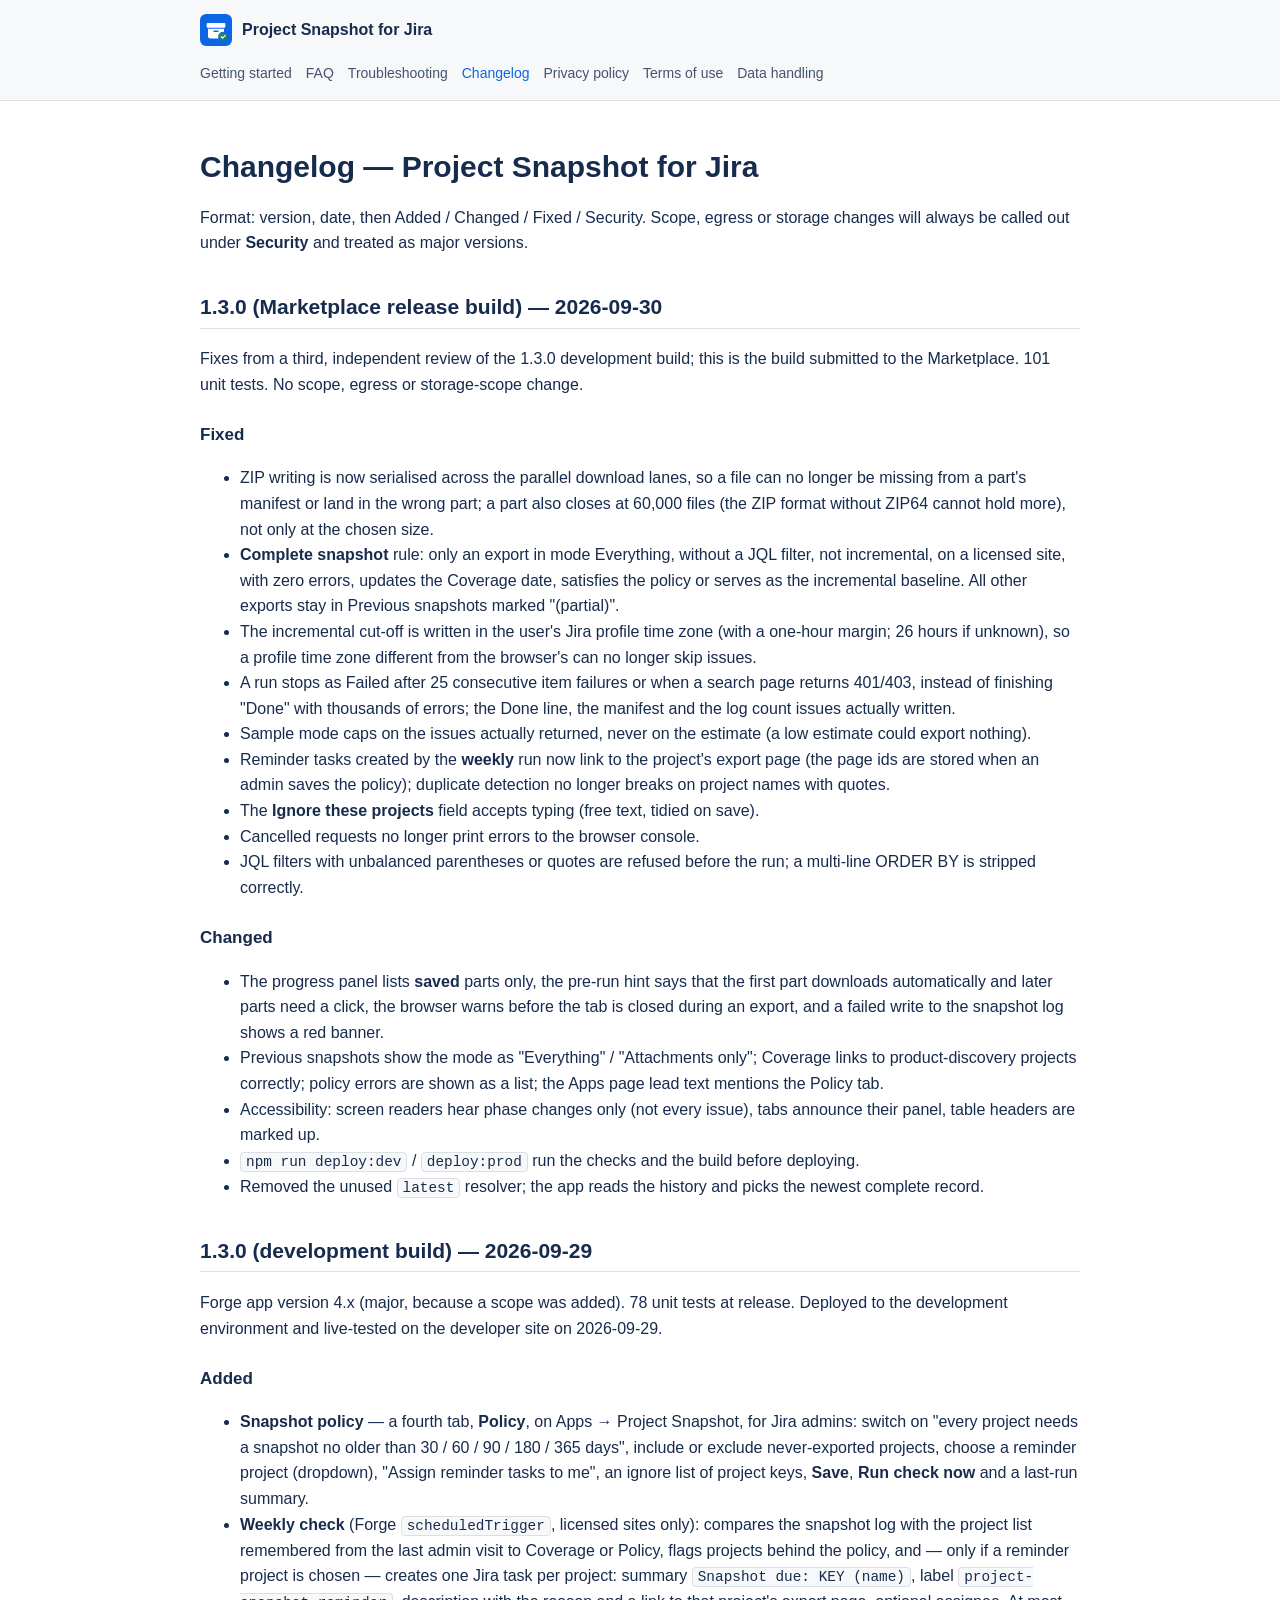
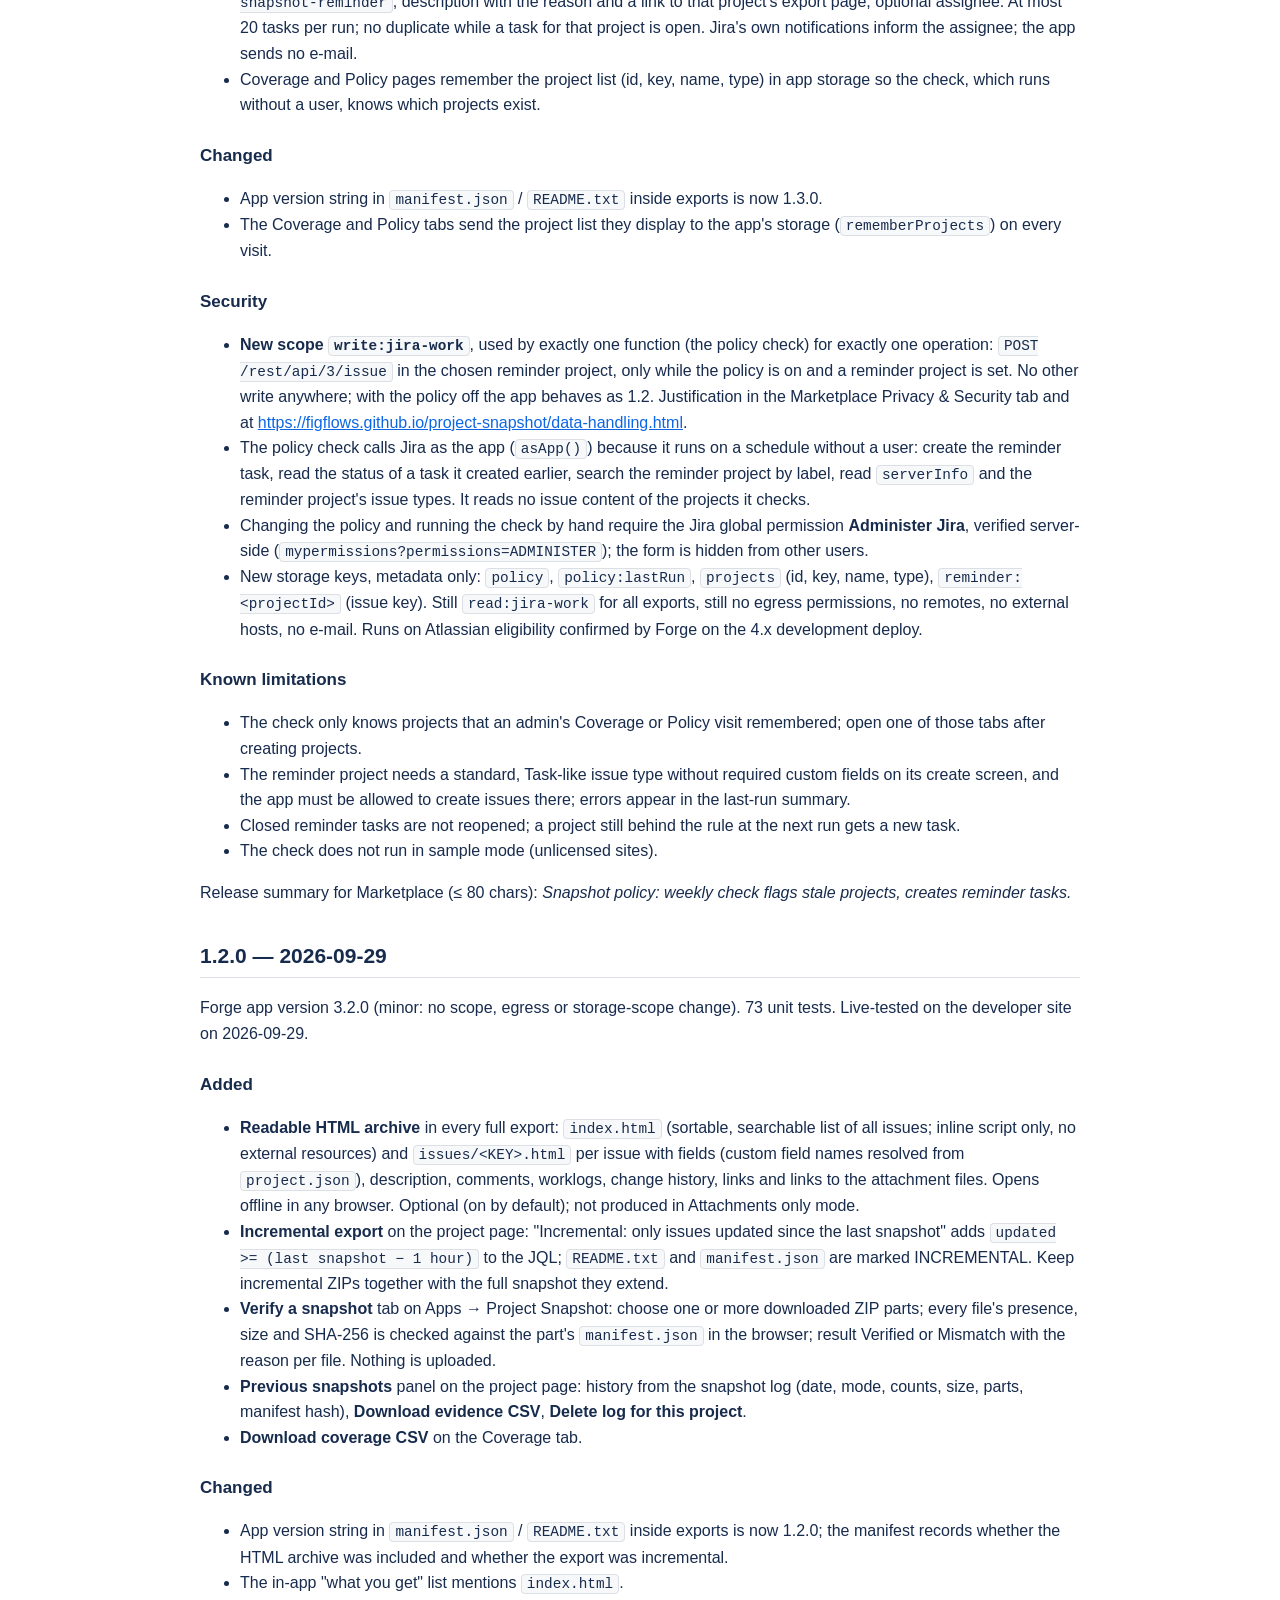
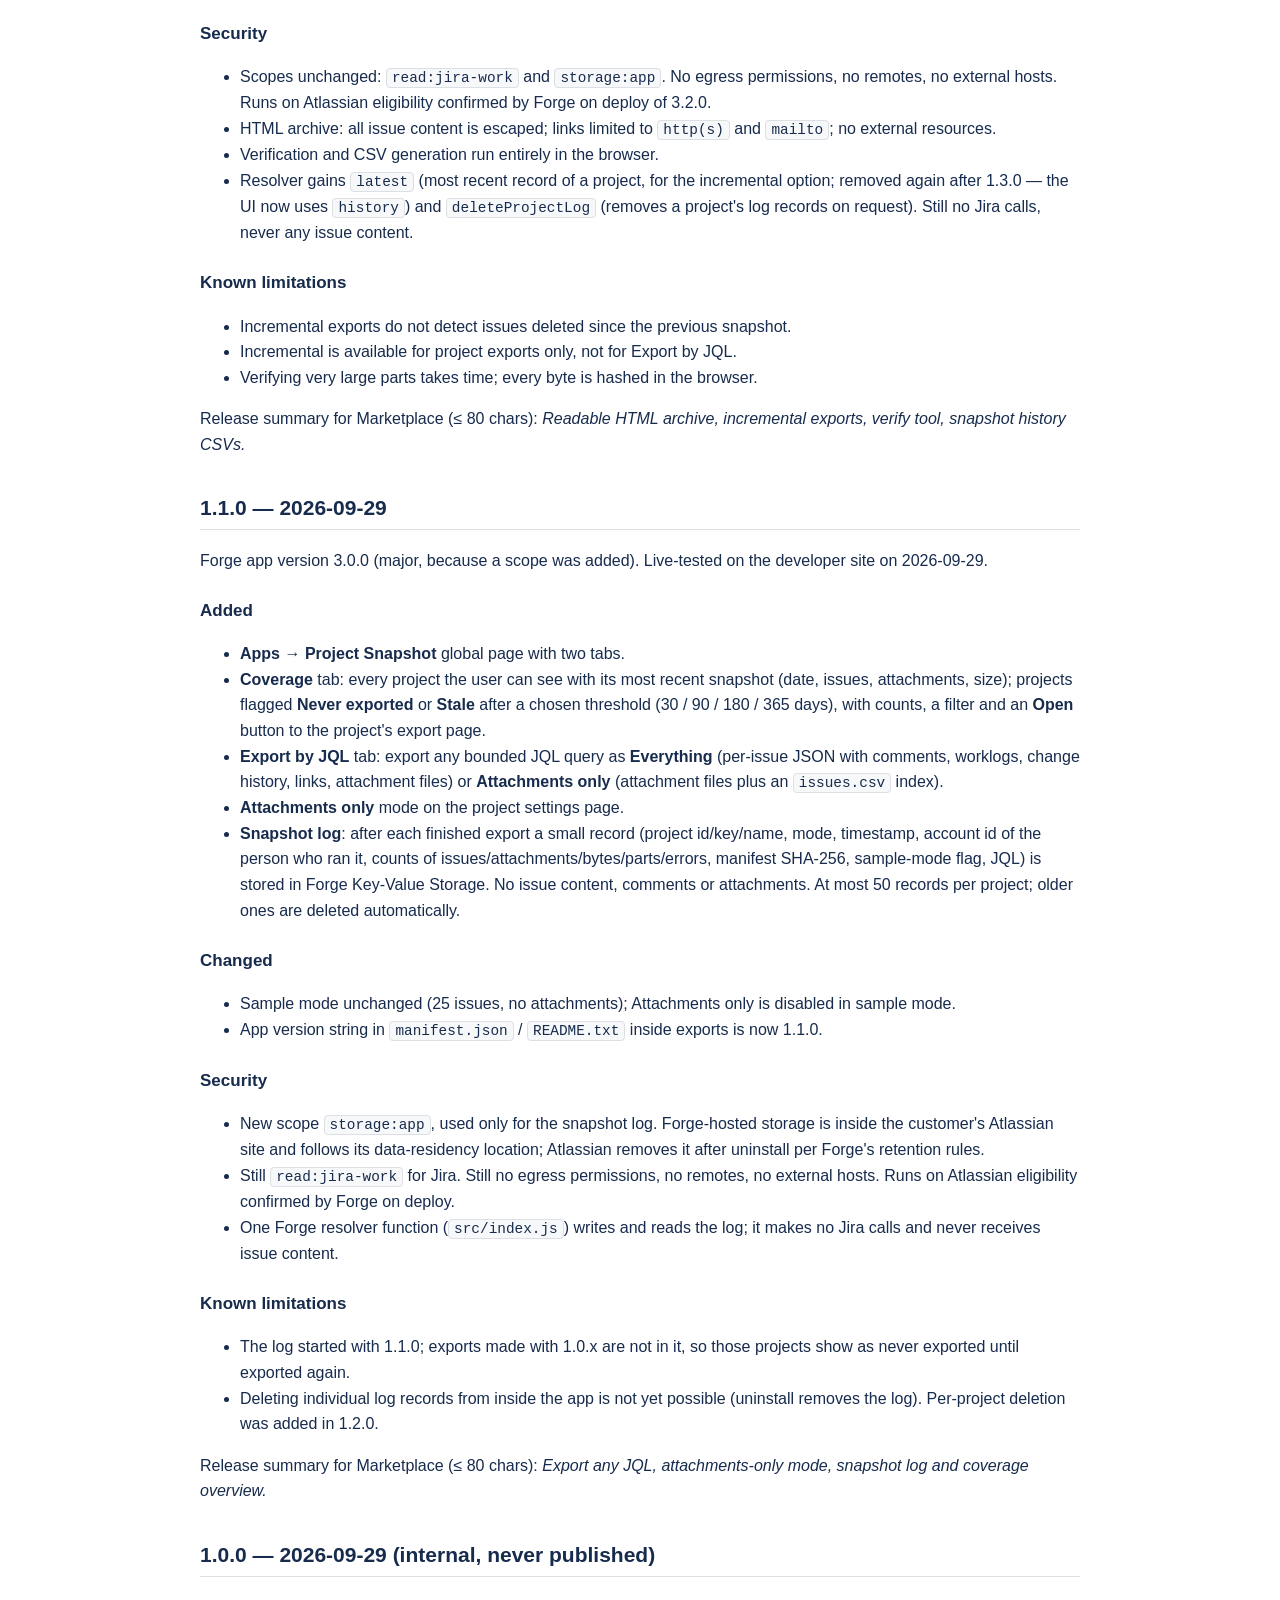
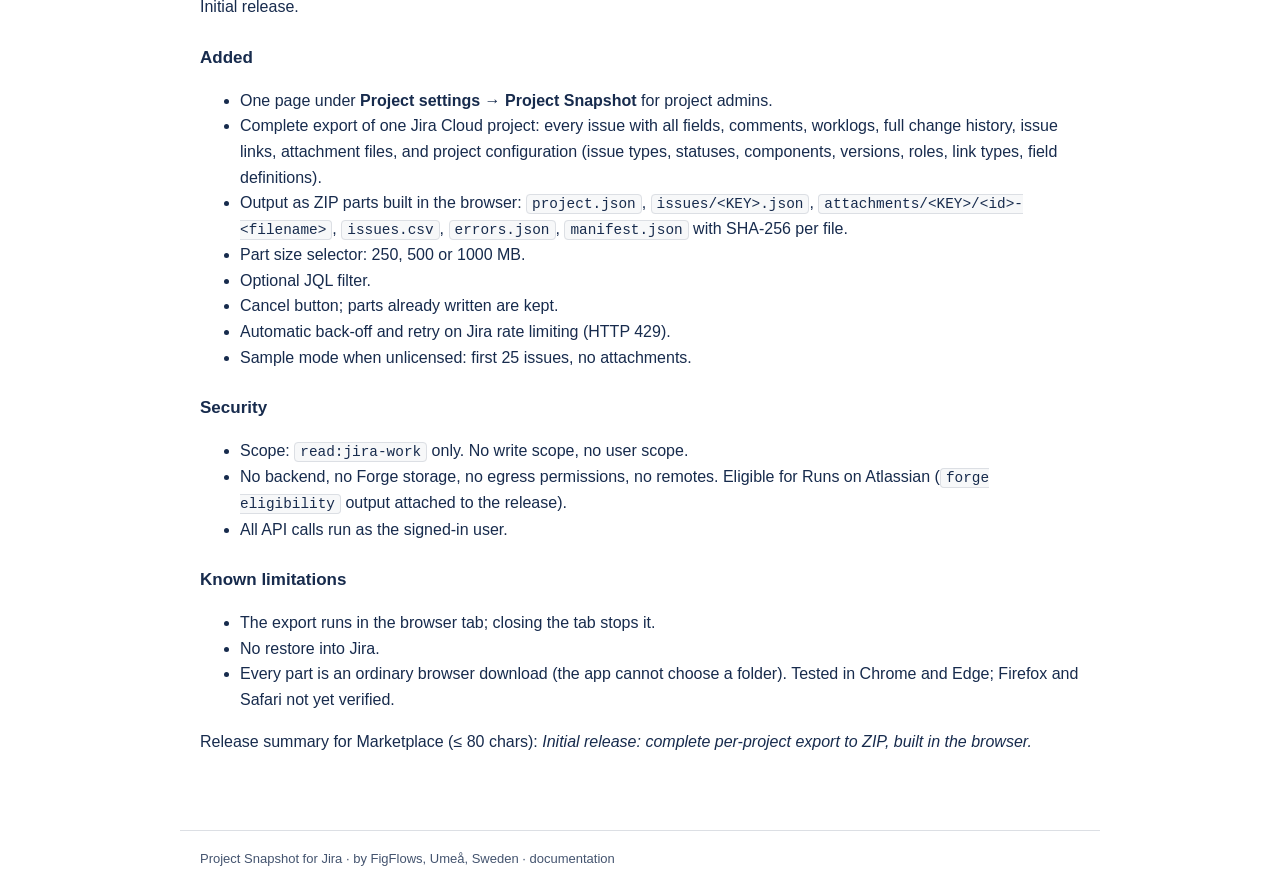
==== changelog.html @ 9992c4b3 "Project Snapshot for Jira: public documentation, privacy policy, terms and data handling" ====
<!doctype html><html lang="en"><head><meta charset="utf-8"><meta name="viewport" content="width=device-width,initial-scale=1"><title>Changelog · Project Snapshot for Jira</title><link rel="icon" href="icon.svg"><link rel="stylesheet" href="style.css"></head><body><header><div class="bar"><a class="brand" href="index.html"><img src="icon.svg" alt="">Project Snapshot for Jira</a><nav><a href="index.html">Getting started</a><a href="faq.html">FAQ</a><a href="troubleshooting.html">Troubleshooting</a><a href="changelog.html" class="on">Changelog</a><a href="privacy.html">Privacy policy</a><a href="terms.html">Terms of use</a><a href="data-handling.html">Data handling</a></nav></div></header><main><h1>Changelog — Project Snapshot for Jira</h1>
<p>Format: version, date, then Added / Changed / Fixed / Security. Scope, egress or storage changes will always be called out under <strong>Security</strong> and treated as major versions.</p>
<h2>1.3.0 (Marketplace release build) — 2026-09-30</h2>
<p>Fixes from a third, independent review of the 1.3.0 development build; this is the build submitted to the Marketplace. 101 unit tests. No scope, egress or storage-scope change.</p>
<h3>Fixed</h3>
<ul>
<li>ZIP writing is now serialised across the parallel download lanes, so a file can no longer be missing from a part&#39;s manifest or land in the wrong part; a part also closes at 60,000 files (the ZIP format without ZIP64 cannot hold more), not only at the chosen size.</li>
<li><strong>Complete snapshot</strong> rule: only an export in mode Everything, without a JQL filter, not incremental, on a licensed site, with zero errors, updates the Coverage date, satisfies the policy or serves as the incremental baseline. All other exports stay in Previous snapshots marked &quot;(partial)&quot;.</li>
<li>The incremental cut-off is written in the user&#39;s Jira profile time zone (with a one-hour margin; 26 hours if unknown), so a profile time zone different from the browser&#39;s can no longer skip issues.</li>
<li>A run stops as Failed after 25 consecutive item failures or when a search page returns 401/403, instead of finishing &quot;Done&quot; with thousands of errors; the Done line, the manifest and the log count issues actually written.</li>
<li>Sample mode caps on the issues actually returned, never on the estimate (a low estimate could export nothing).</li>
<li>Reminder tasks created by the <strong>weekly</strong> run now link to the project&#39;s export page (the page ids are stored when an admin saves the policy); duplicate detection no longer breaks on project names with quotes.</li>
<li>The <strong>Ignore these projects</strong> field accepts typing (free text, tidied on save).</li>
<li>Cancelled requests no longer print errors to the browser console.</li>
<li>JQL filters with unbalanced parentheses or quotes are refused before the run; a multi-line ORDER BY is stripped correctly.</li>
</ul>
<h3>Changed</h3>
<ul>
<li>The progress panel lists <strong>saved</strong> parts only, the pre-run hint says that the first part downloads automatically and later parts need a click, the browser warns before the tab is closed during an export, and a failed write to the snapshot log shows a red banner.</li>
<li>Previous snapshots show the mode as &quot;Everything&quot; / &quot;Attachments only&quot;; Coverage links to product-discovery projects correctly; policy errors are shown as a list; the Apps page lead text mentions the Policy tab.</li>
<li>Accessibility: screen readers hear phase changes only (not every issue), tabs announce their panel, table headers are marked up.</li>
<li><code>npm run deploy:dev</code> / <code>deploy:prod</code> run the checks and the build before deploying.</li>
<li>Removed the unused <code>latest</code> resolver; the app reads the history and picks the newest complete record.</li>
</ul>
<h2>1.3.0 (development build) — 2026-09-29</h2>
<p>Forge app version 4.x (major, because a scope was added). 78 unit tests at release. Deployed to the development environment and live-tested on the developer site on 2026-09-29.</p>
<h3>Added</h3>
<ul>
<li><strong>Snapshot policy</strong> — a fourth tab, <strong>Policy</strong>, on Apps → Project Snapshot, for Jira admins: switch on &quot;every project needs a snapshot no older than 30 / 60 / 90 / 180 / 365 days&quot;, include or exclude never-exported projects, choose a reminder project (dropdown), &quot;Assign reminder tasks to me&quot;, an ignore list of project keys, <strong>Save</strong>, <strong>Run check now</strong> and a last-run summary.</li>
<li><strong>Weekly check</strong> (Forge <code>scheduledTrigger</code>, licensed sites only): compares the snapshot log with the project list remembered from the last admin visit to Coverage or Policy, flags projects behind the policy, and — only if a reminder project is chosen — creates one Jira task per project: summary <code>Snapshot due: KEY (name)</code>, label <code>project-snapshot-reminder</code>, description with the reason and a link to that project&#39;s export page, optional assignee. At most 20 tasks per run; no duplicate while a task for that project is open. Jira&#39;s own notifications inform the assignee; the app sends no e-mail.</li>
<li>Coverage and Policy pages remember the project list (id, key, name, type) in app storage so the check, which runs without a user, knows which projects exist.</li>
</ul>
<h3>Changed</h3>
<ul>
<li>App version string in <code>manifest.json</code> / <code>README.txt</code> inside exports is now 1.3.0.</li>
<li>The Coverage and Policy tabs send the project list they display to the app&#39;s storage (<code>rememberProjects</code>) on every visit.</li>
</ul>
<h3>Security</h3>
<ul>
<li><strong>New scope <code>write:jira-work</code></strong>, used by exactly one function (the policy check) for exactly one operation: <code>POST /rest/api/3/issue</code> in the chosen reminder project, only while the policy is on and a reminder project is set. No other write anywhere; with the policy off the app behaves as 1.2. Justification in the Marketplace Privacy &amp; Security tab and at <a href="https://figflows.github.io/project-snapshot/data-handling.html">https://figflows.github.io/project-snapshot/data-handling.html</a>.</li>
<li>The policy check calls Jira as the app (<code>asApp()</code>) because it runs on a schedule without a user: create the reminder task, read the status of a task it created earlier, search the reminder project by label, read <code>serverInfo</code> and the reminder project&#39;s issue types. It reads no issue content of the projects it checks.</li>
<li>Changing the policy and running the check by hand require the Jira global permission <strong>Administer Jira</strong>, verified server-side (<code>mypermissions?permissions=ADMINISTER</code>); the form is hidden from other users.</li>
<li>New storage keys, metadata only: <code>policy</code>, <code>policy:lastRun</code>, <code>projects</code> (id, key, name, type), <code>reminder:&lt;projectId&gt;</code> (issue key). Still <code>read:jira-work</code> for all exports, still no egress permissions, no remotes, no external hosts, no e-mail. Runs on Atlassian eligibility confirmed by Forge on the 4.x development deploy.</li>
</ul>
<h3>Known limitations</h3>
<ul>
<li>The check only knows projects that an admin&#39;s Coverage or Policy visit remembered; open one of those tabs after creating projects.</li>
<li>The reminder project needs a standard, Task-like issue type without required custom fields on its create screen, and the app must be allowed to create issues there; errors appear in the last-run summary.</li>
<li>Closed reminder tasks are not reopened; a project still behind the rule at the next run gets a new task.</li>
<li>The check does not run in sample mode (unlicensed sites).</li>
</ul>
<p>Release summary for Marketplace (≤ 80 chars): <em>Snapshot policy: weekly check flags stale projects, creates reminder tasks.</em></p>
<h2>1.2.0 — 2026-09-29</h2>
<p>Forge app version 3.2.0 (minor: no scope, egress or storage-scope change). 73 unit tests. Live-tested on the developer site on 2026-09-29.</p>
<h3>Added</h3>
<ul>
<li><strong>Readable HTML archive</strong> in every full export: <code>index.html</code> (sortable, searchable list of all issues; inline script only, no external resources) and <code>issues/&lt;KEY&gt;.html</code> per issue with fields (custom field names resolved from <code>project.json</code>), description, comments, worklogs, change history, links and links to the attachment files. Opens offline in any browser. Optional (on by default); not produced in Attachments only mode.</li>
<li><strong>Incremental export</strong> on the project page: &quot;Incremental: only issues updated since the last snapshot&quot; adds <code>updated &gt;= (last snapshot − 1 hour)</code> to the JQL; <code>README.txt</code> and <code>manifest.json</code> are marked INCREMENTAL. Keep incremental ZIPs together with the full snapshot they extend.</li>
<li><strong>Verify a snapshot</strong> tab on Apps → Project Snapshot: choose one or more downloaded ZIP parts; every file&#39;s presence, size and SHA-256 is checked against the part&#39;s <code>manifest.json</code> in the browser; result Verified or Mismatch with the reason per file. Nothing is uploaded.</li>
<li><strong>Previous snapshots</strong> panel on the project page: history from the snapshot log (date, mode, counts, size, parts, manifest hash), <strong>Download evidence CSV</strong>, <strong>Delete log for this project</strong>.</li>
<li><strong>Download coverage CSV</strong> on the Coverage tab.</li>
</ul>
<h3>Changed</h3>
<ul>
<li>App version string in <code>manifest.json</code> / <code>README.txt</code> inside exports is now 1.2.0; the manifest records whether the HTML archive was included and whether the export was incremental.</li>
<li>The in-app &quot;what you get&quot; list mentions <code>index.html</code>.</li>
</ul>
<h3>Security</h3>
<ul>
<li>Scopes unchanged: <code>read:jira-work</code> and <code>storage:app</code>. No egress permissions, no remotes, no external hosts. Runs on Atlassian eligibility confirmed by Forge on deploy of 3.2.0.</li>
<li>HTML archive: all issue content is escaped; links limited to <code>http(s)</code> and <code>mailto</code>; no external resources.</li>
<li>Verification and CSV generation run entirely in the browser.</li>
<li>Resolver gains <code>latest</code> (most recent record of a project, for the incremental option; removed again after 1.3.0 — the UI now uses <code>history</code>) and <code>deleteProjectLog</code> (removes a project&#39;s log records on request). Still no Jira calls, never any issue content.</li>
</ul>
<h3>Known limitations</h3>
<ul>
<li>Incremental exports do not detect issues deleted since the previous snapshot.</li>
<li>Incremental is available for project exports only, not for Export by JQL.</li>
<li>Verifying very large parts takes time; every byte is hashed in the browser.</li>
</ul>
<p>Release summary for Marketplace (≤ 80 chars): <em>Readable HTML archive, incremental exports, verify tool, snapshot history CSVs.</em></p>
<h2>1.1.0 — 2026-09-29</h2>
<p>Forge app version 3.0.0 (major, because a scope was added). Live-tested on the developer site on 2026-09-29.</p>
<h3>Added</h3>
<ul>
<li><strong>Apps → Project Snapshot</strong> global page with two tabs.</li>
<li><strong>Coverage</strong> tab: every project the user can see with its most recent snapshot (date, issues, attachments, size); projects flagged <strong>Never exported</strong> or <strong>Stale</strong> after a chosen threshold (30 / 90 / 180 / 365 days), with counts, a filter and an <strong>Open</strong> button to the project&#39;s export page.</li>
<li><strong>Export by JQL</strong> tab: export any bounded JQL query as <strong>Everything</strong> (per-issue JSON with comments, worklogs, change history, links, attachment files) or <strong>Attachments only</strong> (attachment files plus an <code>issues.csv</code> index).</li>
<li><strong>Attachments only</strong> mode on the project settings page.</li>
<li><strong>Snapshot log</strong>: after each finished export a small record (project id/key/name, mode, timestamp, account id of the person who ran it, counts of issues/attachments/bytes/parts/errors, manifest SHA-256, sample-mode flag, JQL) is stored in Forge Key-Value Storage. No issue content, comments or attachments. At most 50 records per project; older ones are deleted automatically.</li>
</ul>
<h3>Changed</h3>
<ul>
<li>Sample mode unchanged (25 issues, no attachments); Attachments only is disabled in sample mode.</li>
<li>App version string in <code>manifest.json</code> / <code>README.txt</code> inside exports is now 1.1.0.</li>
</ul>
<h3>Security</h3>
<ul>
<li>New scope <code>storage:app</code>, used only for the snapshot log. Forge-hosted storage is inside the customer&#39;s Atlassian site and follows its data-residency location; Atlassian removes it after uninstall per Forge&#39;s retention rules.</li>
<li>Still <code>read:jira-work</code> for Jira. Still no egress permissions, no remotes, no external hosts. Runs on Atlassian eligibility confirmed by Forge on deploy.</li>
<li>One Forge resolver function (<code>src/index.js</code>) writes and reads the log; it makes no Jira calls and never receives issue content.</li>
</ul>
<h3>Known limitations</h3>
<ul>
<li>The log started with 1.1.0; exports made with 1.0.x are not in it, so those projects show as never exported until exported again.</li>
<li>Deleting individual log records from inside the app is not yet possible (uninstall removes the log). Per-project deletion was added in 1.2.0.</li>
</ul>
<p>Release summary for Marketplace (≤ 80 chars): <em>Export any JQL, attachments-only mode, snapshot log and coverage overview.</em></p>
<h2>1.0.0 — 2026-09-29 (internal, never published)</h2>
<p>Initial release.</p>
<h3>Added</h3>
<ul>
<li>One page under <strong>Project settings → Project Snapshot</strong> for project admins.</li>
<li>Complete export of one Jira Cloud project: every issue with all fields, comments, worklogs, full change history, issue links, attachment files, and project configuration (issue types, statuses, components, versions, roles, link types, field definitions).</li>
<li>Output as ZIP parts built in the browser: <code>project.json</code>, <code>issues/&lt;KEY&gt;.json</code>, <code>attachments/&lt;KEY&gt;/&lt;id&gt;-&lt;filename&gt;</code>, <code>issues.csv</code>, <code>errors.json</code>, <code>manifest.json</code> with SHA-256 per file.</li>
<li>Part size selector: 250, 500 or 1000 MB.</li>
<li>Optional JQL filter.</li>
<li>Cancel button; parts already written are kept.</li>
<li>Automatic back-off and retry on Jira rate limiting (HTTP 429).</li>
<li>Sample mode when unlicensed: first 25 issues, no attachments.</li>
</ul>
<h3>Security</h3>
<ul>
<li>Scope: <code>read:jira-work</code> only. No write scope, no user scope.</li>
<li>No backend, no Forge storage, no egress permissions, no remotes. Eligible for Runs on Atlassian (<code>forge eligibility</code> output attached to the release).</li>
<li>All API calls run as the signed-in user.</li>
</ul>
<h3>Known limitations</h3>
<ul>
<li>The export runs in the browser tab; closing the tab stops it.</li>
<li>No restore into Jira.</li>
<li>Every part is an ordinary browser download (the app cannot choose a folder). Tested in Chrome and Edge; Firefox and Safari not yet verified.</li>
</ul>
<p>Release summary for Marketplace (≤ 80 chars): <em>Initial release: complete per-project export to ZIP, built in the browser.</em></p>
</main><footer>Project Snapshot for Jira · by FigFlows, Umeå, Sweden · documentation</footer></body></html>
---- style.css ----
:root{--ink:#172b4d;--sub:#44546f;--brand:#0c66e4;--line:#dcdfe4;--bg:#fff;--soft:#f7f8f9}
*{box-sizing:border-box}body{margin:0;font:16px/1.6 -apple-system,BlinkMacSystemFont,"Segoe UI",Roboto,Helvetica,Arial,sans-serif;color:var(--ink);background:var(--bg)}
header{border-bottom:1px solid var(--line);background:var(--soft)}.bar{max-width:920px;margin:0 auto;padding:14px 20px;display:flex;gap:14px;align-items:center;flex-wrap:wrap}
.brand{display:flex;align-items:center;gap:10px;font-weight:700;margin-right:auto;color:var(--ink);text-decoration:none}.brand img{width:32px;height:32px}
nav a{color:var(--sub);text-decoration:none;margin-right:14px;font-size:14px}nav a:hover,nav a.on{color:var(--brand)}
main{max-width:920px;margin:0 auto;padding:28px 20px 60px}h1{font-size:30px;line-height:1.2}h2{font-size:21px;margin-top:34px;border-bottom:1px solid var(--line);padding-bottom:4px}h3{font-size:17px;margin-top:24px}
a{color:var(--brand)}code{background:var(--soft);border:1px solid var(--line);border-radius:4px;padding:1px 5px;font-size:.9em}pre{background:var(--soft);border:1px solid var(--line);border-radius:6px;padding:12px 14px;overflow:auto}pre code{border:0;padding:0;background:none}
table{border-collapse:collapse;width:100%;display:block;overflow-x:auto}th,td{border:1px solid var(--line);padding:6px 10px;text-align:left;vertical-align:top}th{background:var(--soft)}
blockquote{margin:0;padding:8px 14px;border-left:4px solid var(--line);color:var(--sub)}footer{max-width:920px;margin:0 auto;padding:18px 20px;border-top:1px solid var(--line);color:var(--sub);font-size:13px}
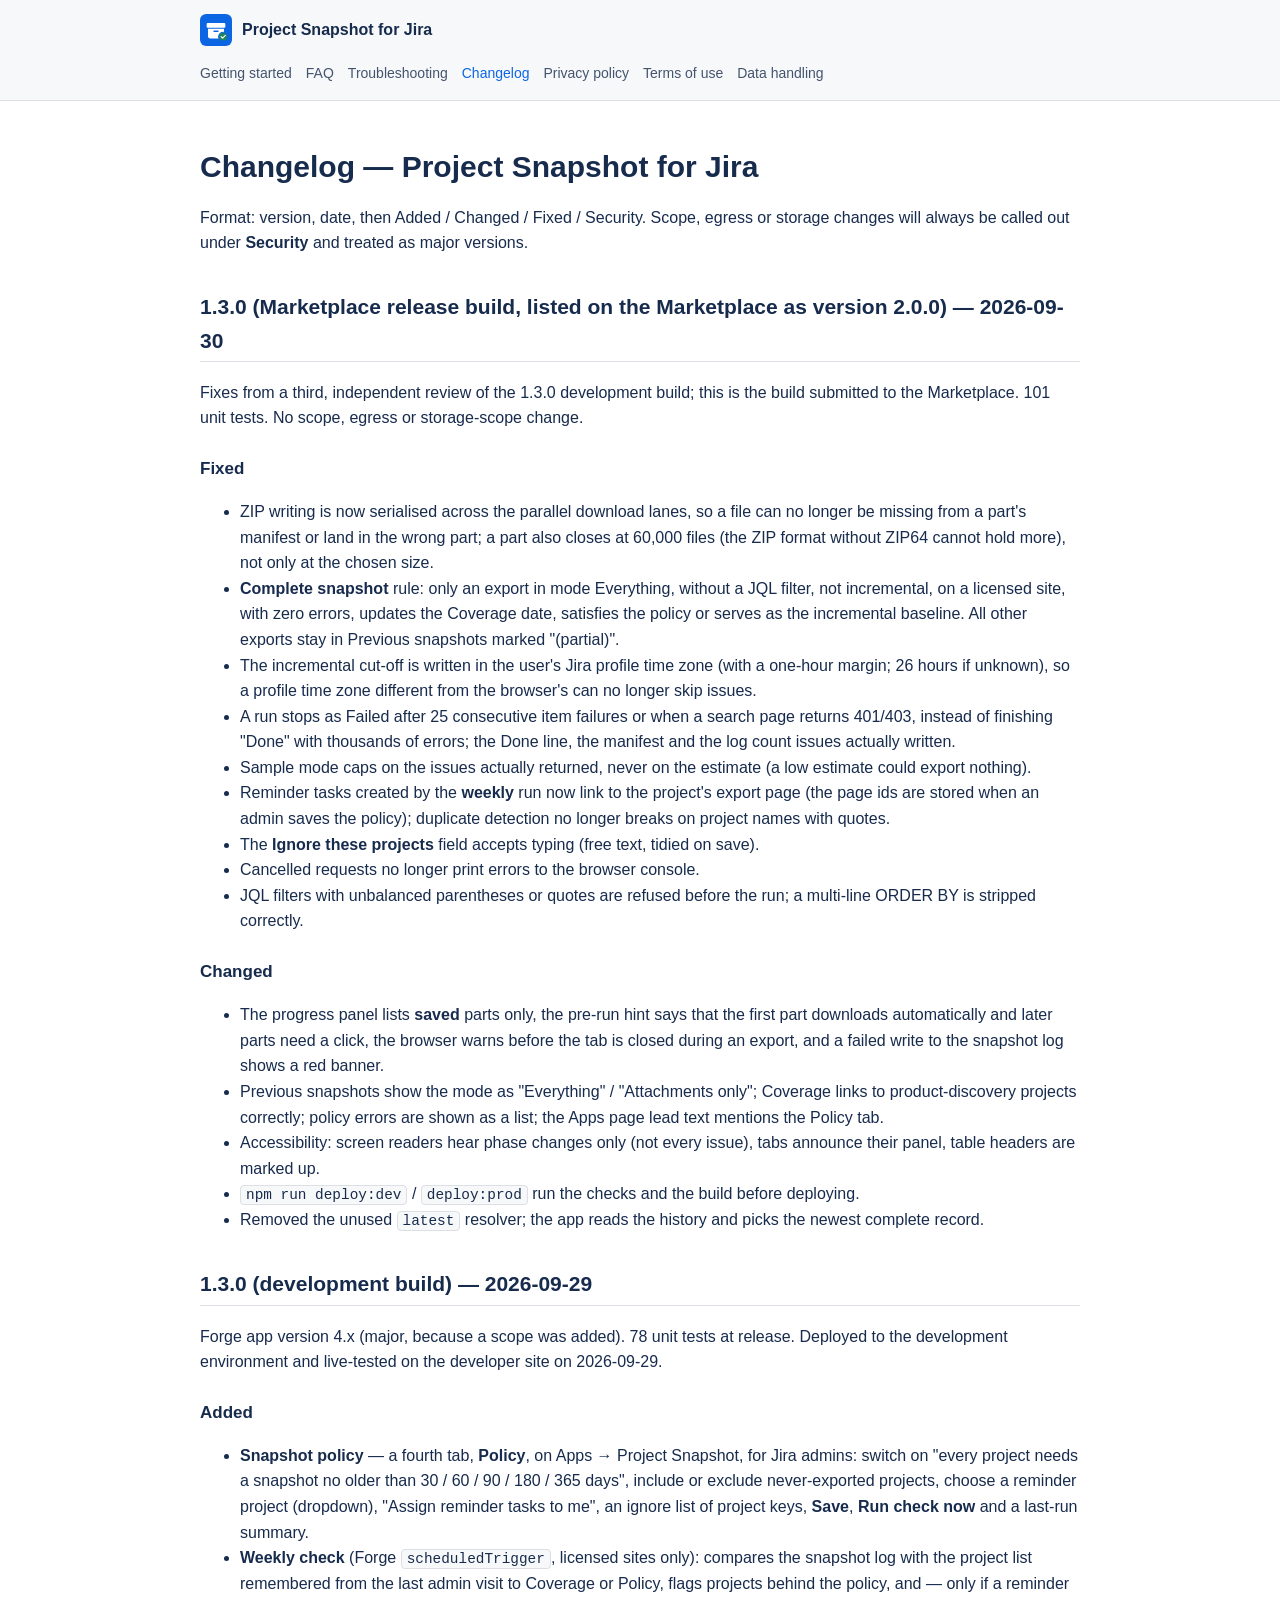
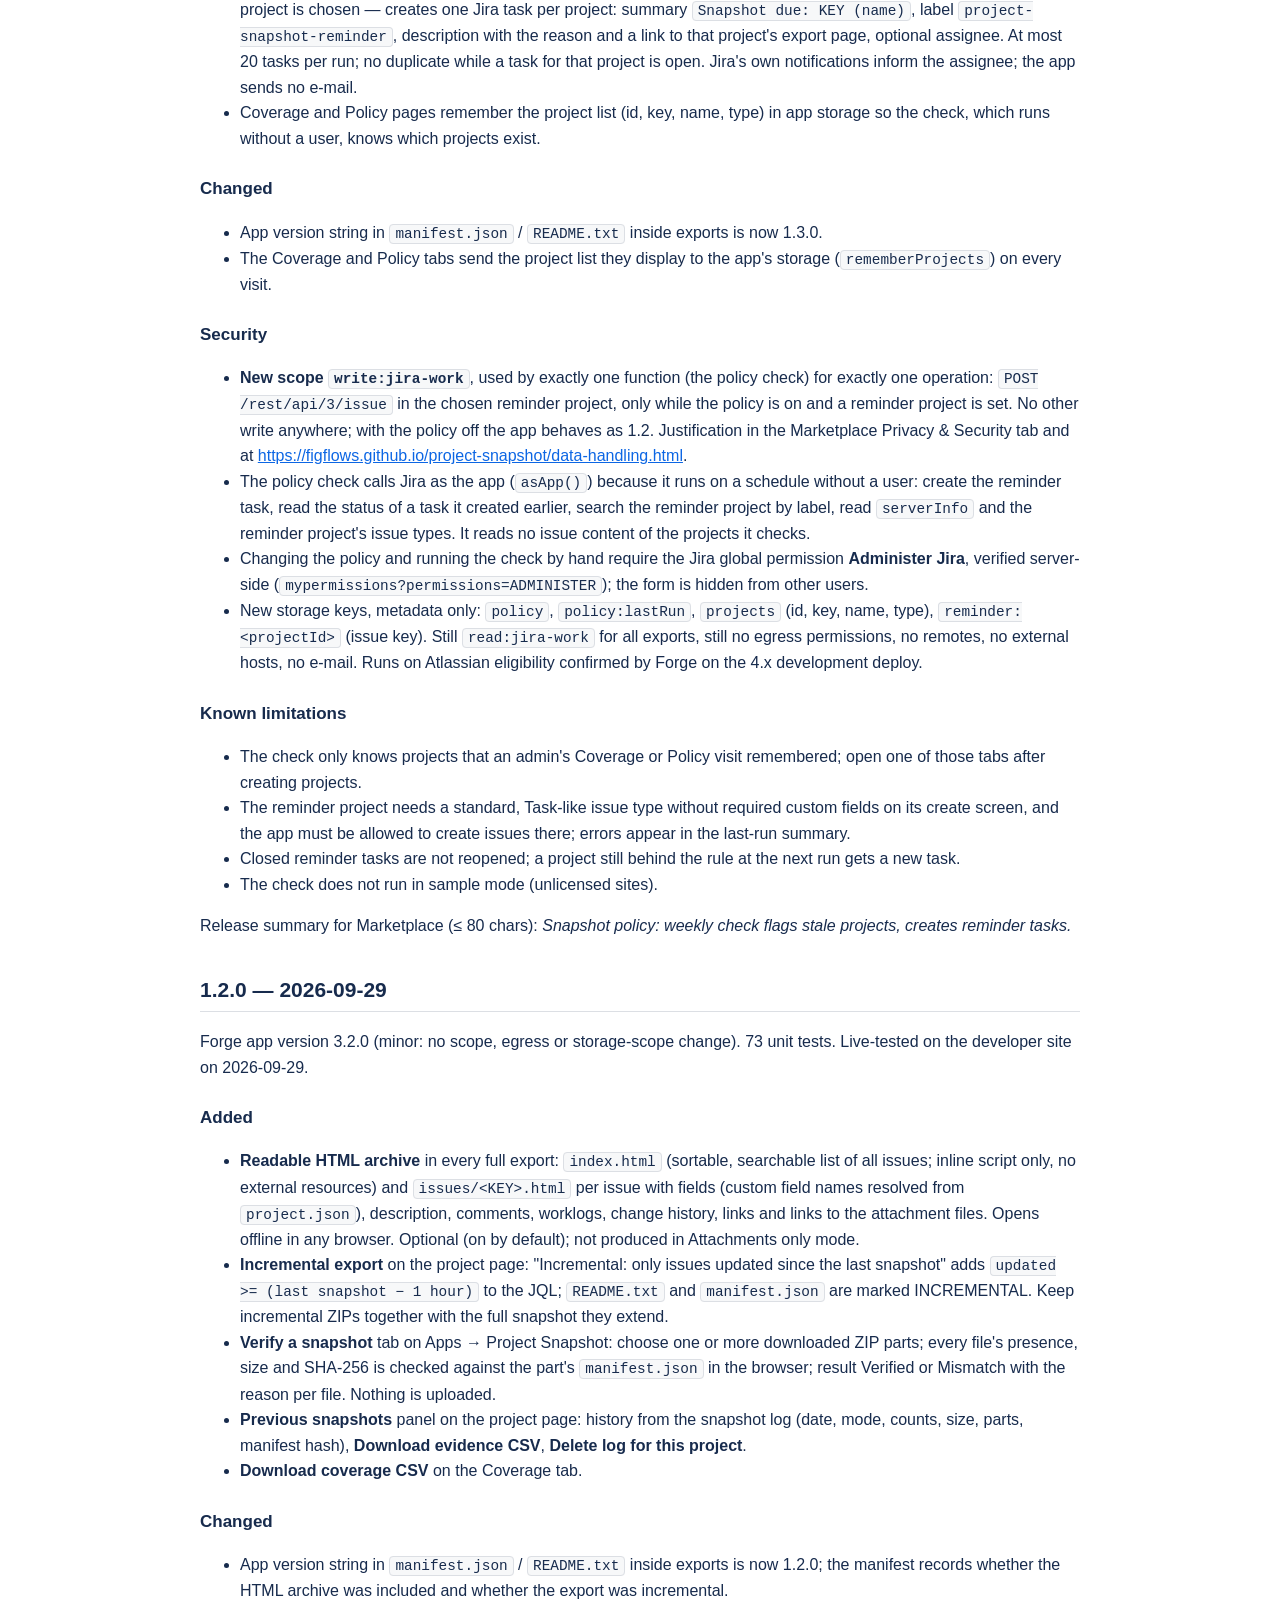
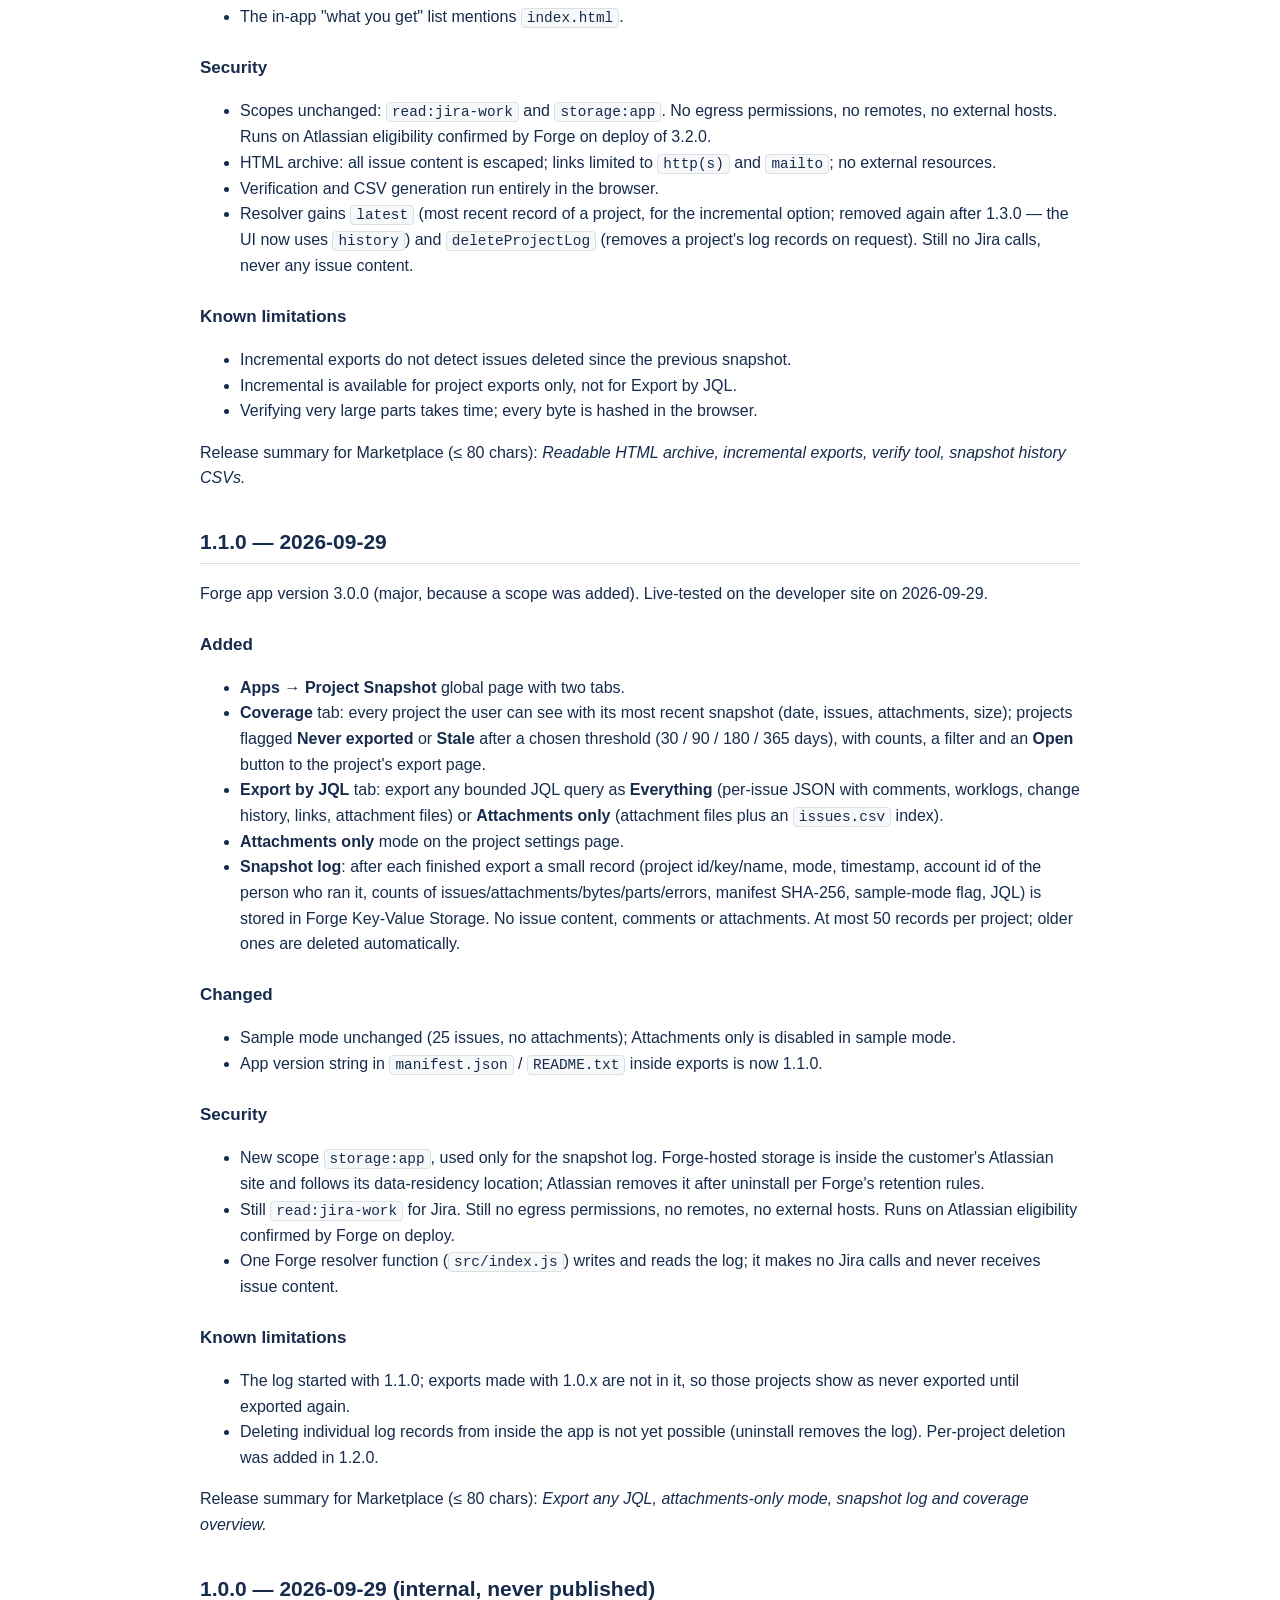
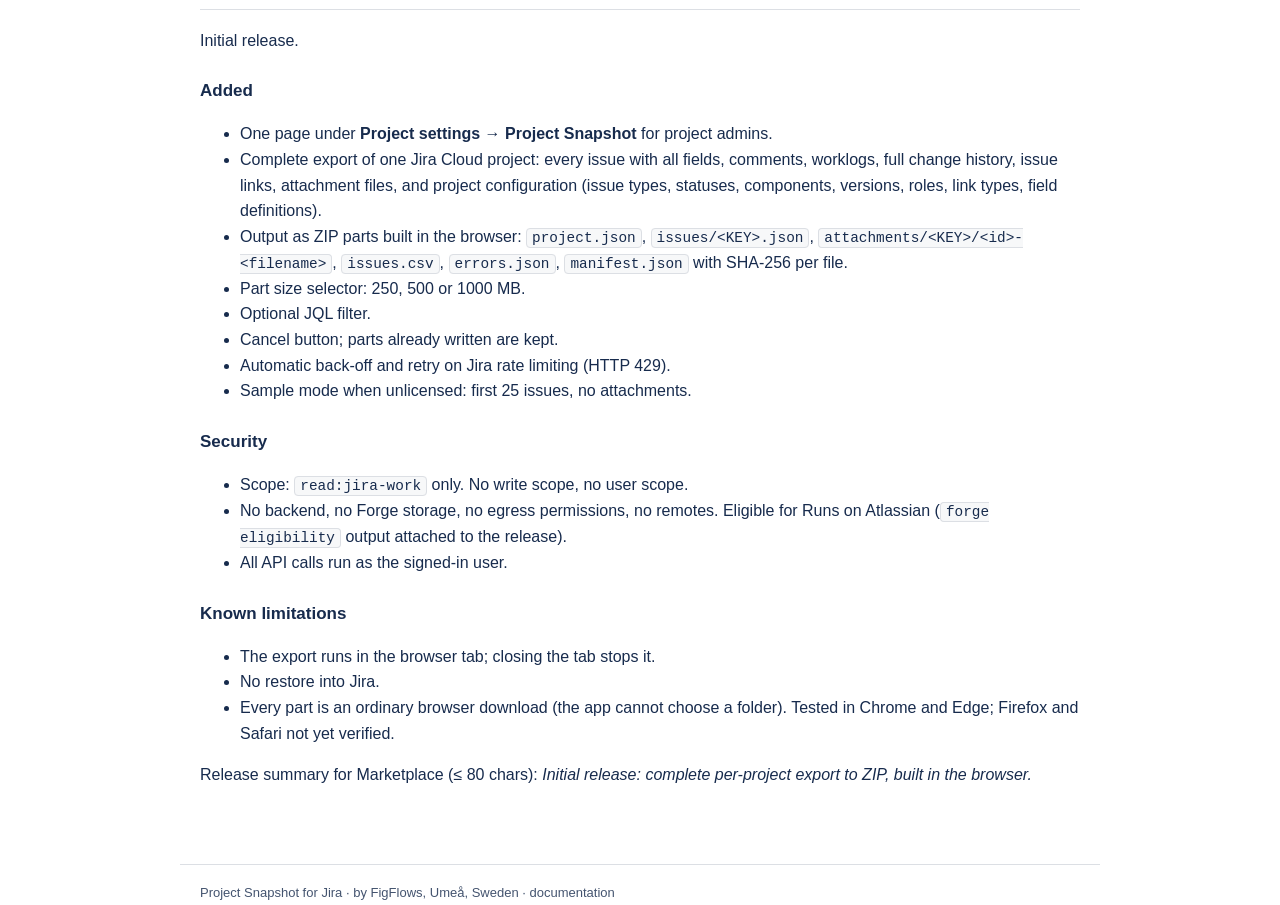
==== commit d982f67d: "Changelog: Marketplace version 2.0.0 = app 1.3.0" ====
--- a/changelog.html
+++ b/changelog.html
@@ -1,6 +1,6 @@
 <!doctype html><html lang="en"><head><meta charset="utf-8"><meta name="viewport" content="width=device-width,initial-scale=1"><title>Changelog · Project Snapshot for Jira</title><link rel="icon" href="icon.svg"><link rel="stylesheet" href="style.css"></head><body><header><div class="bar"><a class="brand" href="index.html"><img src="icon.svg" alt="">Project Snapshot for Jira</a><nav><a href="index.html">Getting started</a><a href="faq.html">FAQ</a><a href="troubleshooting.html">Troubleshooting</a><a href="changelog.html" class="on">Changelog</a><a href="privacy.html">Privacy policy</a><a href="terms.html">Terms of use</a><a href="data-handling.html">Data handling</a></nav></div></header><main><h1>Changelog — Project Snapshot for Jira</h1>
 <p>Format: version, date, then Added / Changed / Fixed / Security. Scope, egress or storage changes will always be called out under <strong>Security</strong> and treated as major versions.</p>
-<h2>1.3.0 (Marketplace release build) — 2026-09-30</h2>
+<h2>1.3.0 (Marketplace release build, listed on the Marketplace as version 2.0.0) — 2026-09-30</h2>
 <p>Fixes from a third, independent review of the 1.3.0 development build; this is the build submitted to the Marketplace. 101 unit tests. No scope, egress or storage-scope change.</p>
 <h3>Fixed</h3>
 <ul>
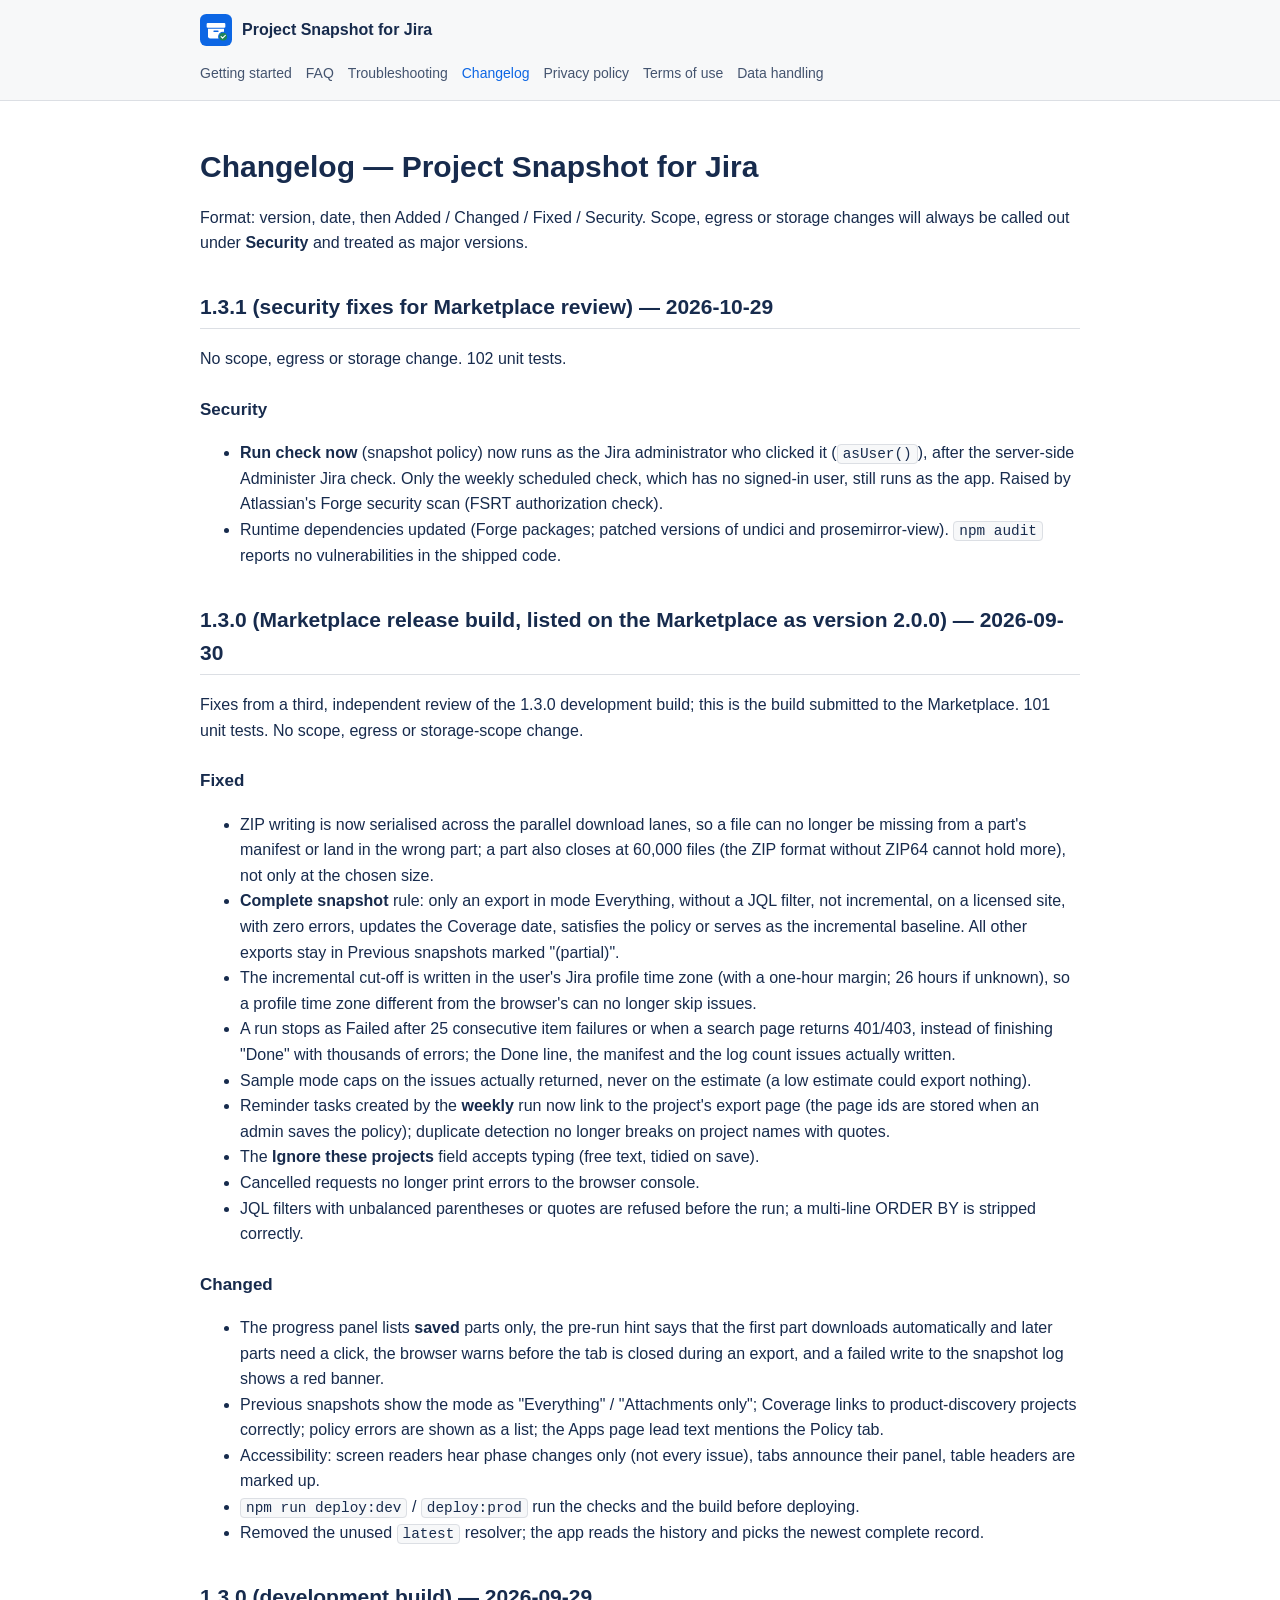
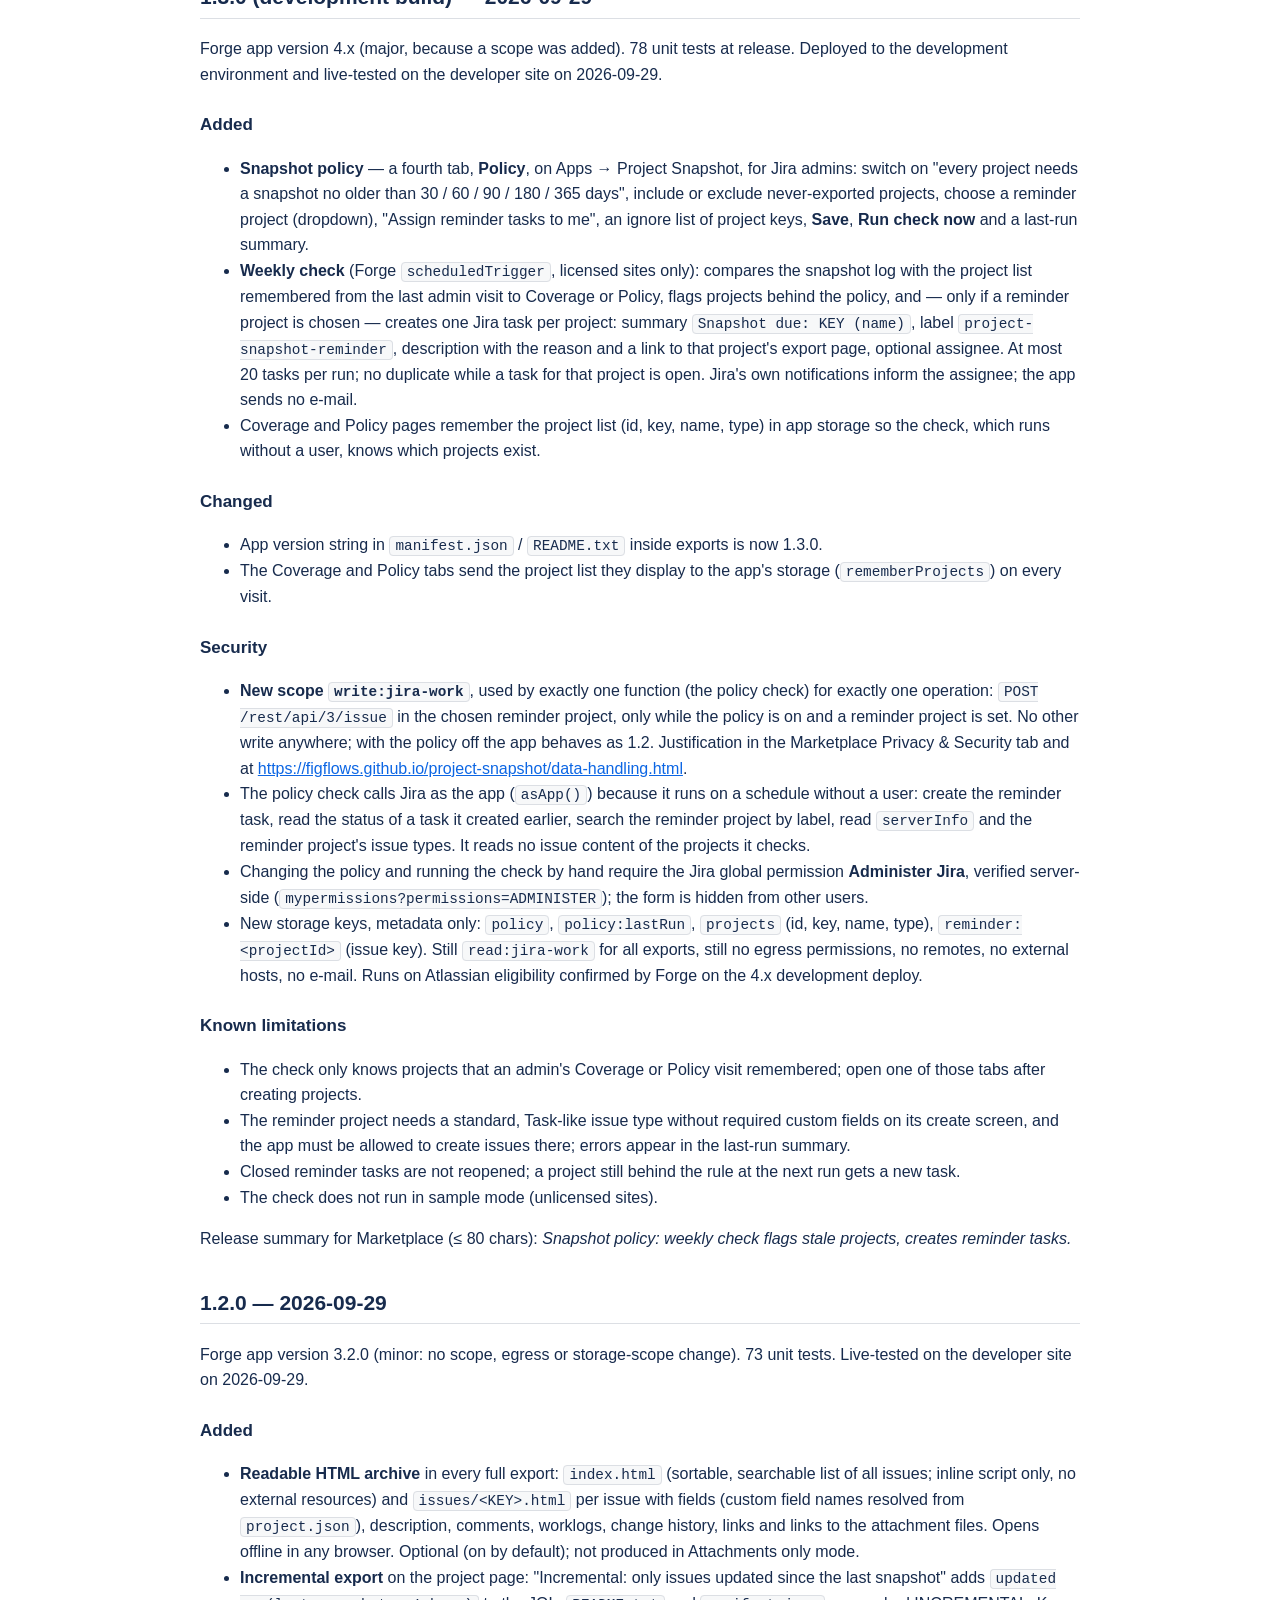
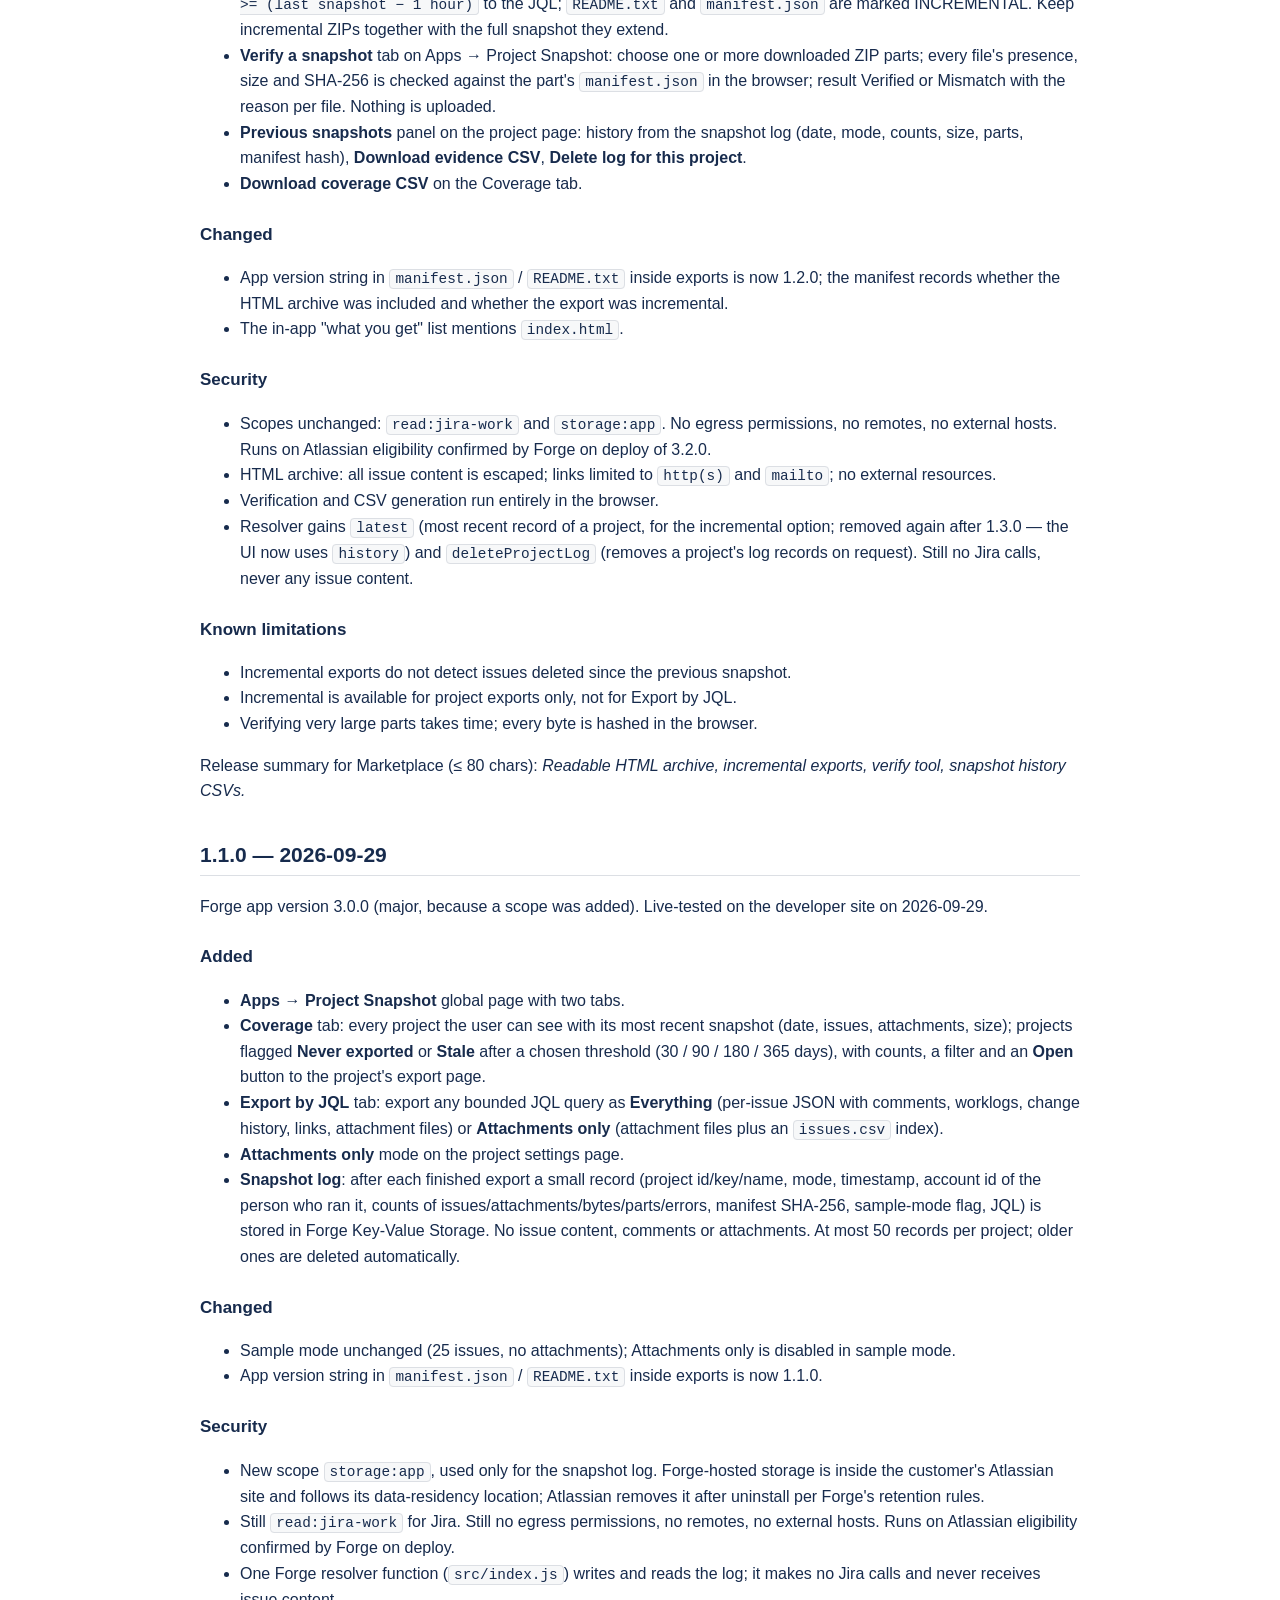
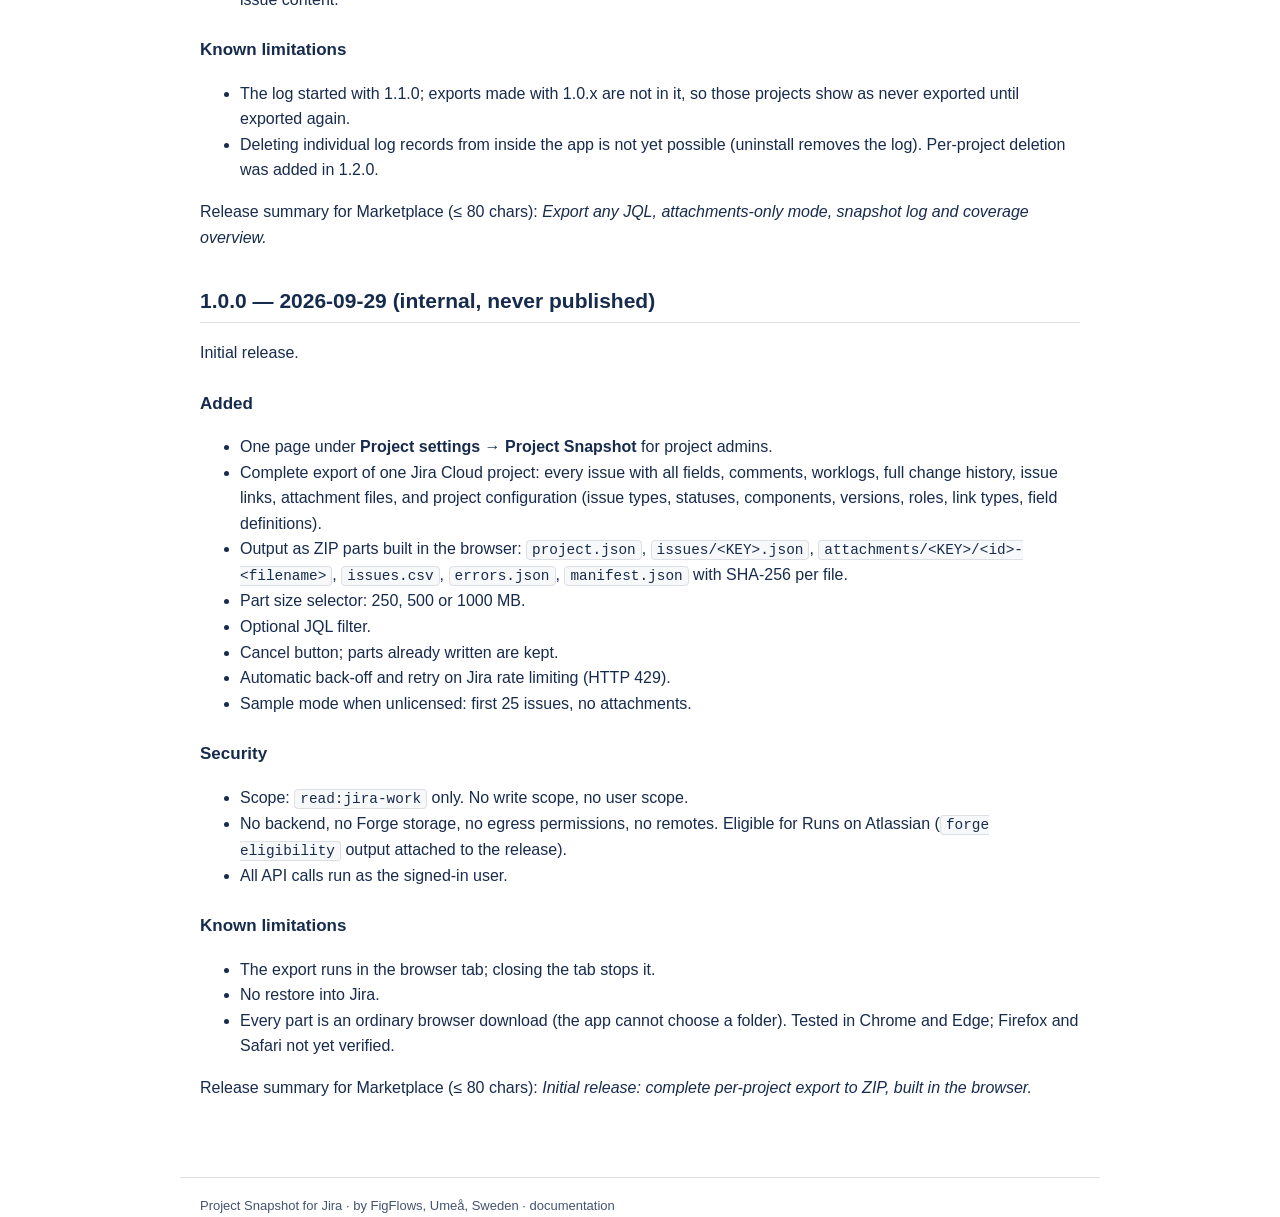
==== commit 558d453d: "1.3.1: Run check now runs as the admin; dependency updates (changelog, data handling, FAQ)" ====
--- a/changelog.html
+++ b/changelog.html
@@ -1,5 +1,12 @@
 <!doctype html><html lang="en"><head><meta charset="utf-8"><meta name="viewport" content="width=device-width,initial-scale=1"><title>Changelog · Project Snapshot for Jira</title><link rel="icon" href="icon.svg"><link rel="stylesheet" href="style.css"></head><body><header><div class="bar"><a class="brand" href="index.html"><img src="icon.svg" alt="">Project Snapshot for Jira</a><nav><a href="index.html">Getting started</a><a href="faq.html">FAQ</a><a href="troubleshooting.html">Troubleshooting</a><a href="changelog.html" class="on">Changelog</a><a href="privacy.html">Privacy policy</a><a href="terms.html">Terms of use</a><a href="data-handling.html">Data handling</a></nav></div></header><main><h1>Changelog — Project Snapshot for Jira</h1>
 <p>Format: version, date, then Added / Changed / Fixed / Security. Scope, egress or storage changes will always be called out under <strong>Security</strong> and treated as major versions.</p>
+<h2>1.3.1 (security fixes for Marketplace review) — 2026-10-29</h2>
+<p>No scope, egress or storage change. 102 unit tests.</p>
+<h3>Security</h3>
+<ul>
+<li><strong>Run check now</strong> (snapshot policy) now runs as the Jira administrator who clicked it (<code>asUser()</code>), after the server-side Administer Jira check. Only the weekly scheduled check, which has no signed-in user, still runs as the app. Raised by Atlassian&#39;s Forge security scan (FSRT authorization check).</li>
+<li>Runtime dependencies updated (Forge packages; patched versions of undici and prosemirror-view). <code>npm audit</code> reports no vulnerabilities in the shipped code.</li>
+</ul>
 <h2>1.3.0 (Marketplace release build, listed on the Marketplace as version 2.0.0) — 2026-09-30</h2>
 <p>Fixes from a third, independent review of the 1.3.0 development build; this is the build submitted to the Marketplace. 101 unit tests. No scope, egress or storage-scope change.</p>
 <h3>Fixed</h3>
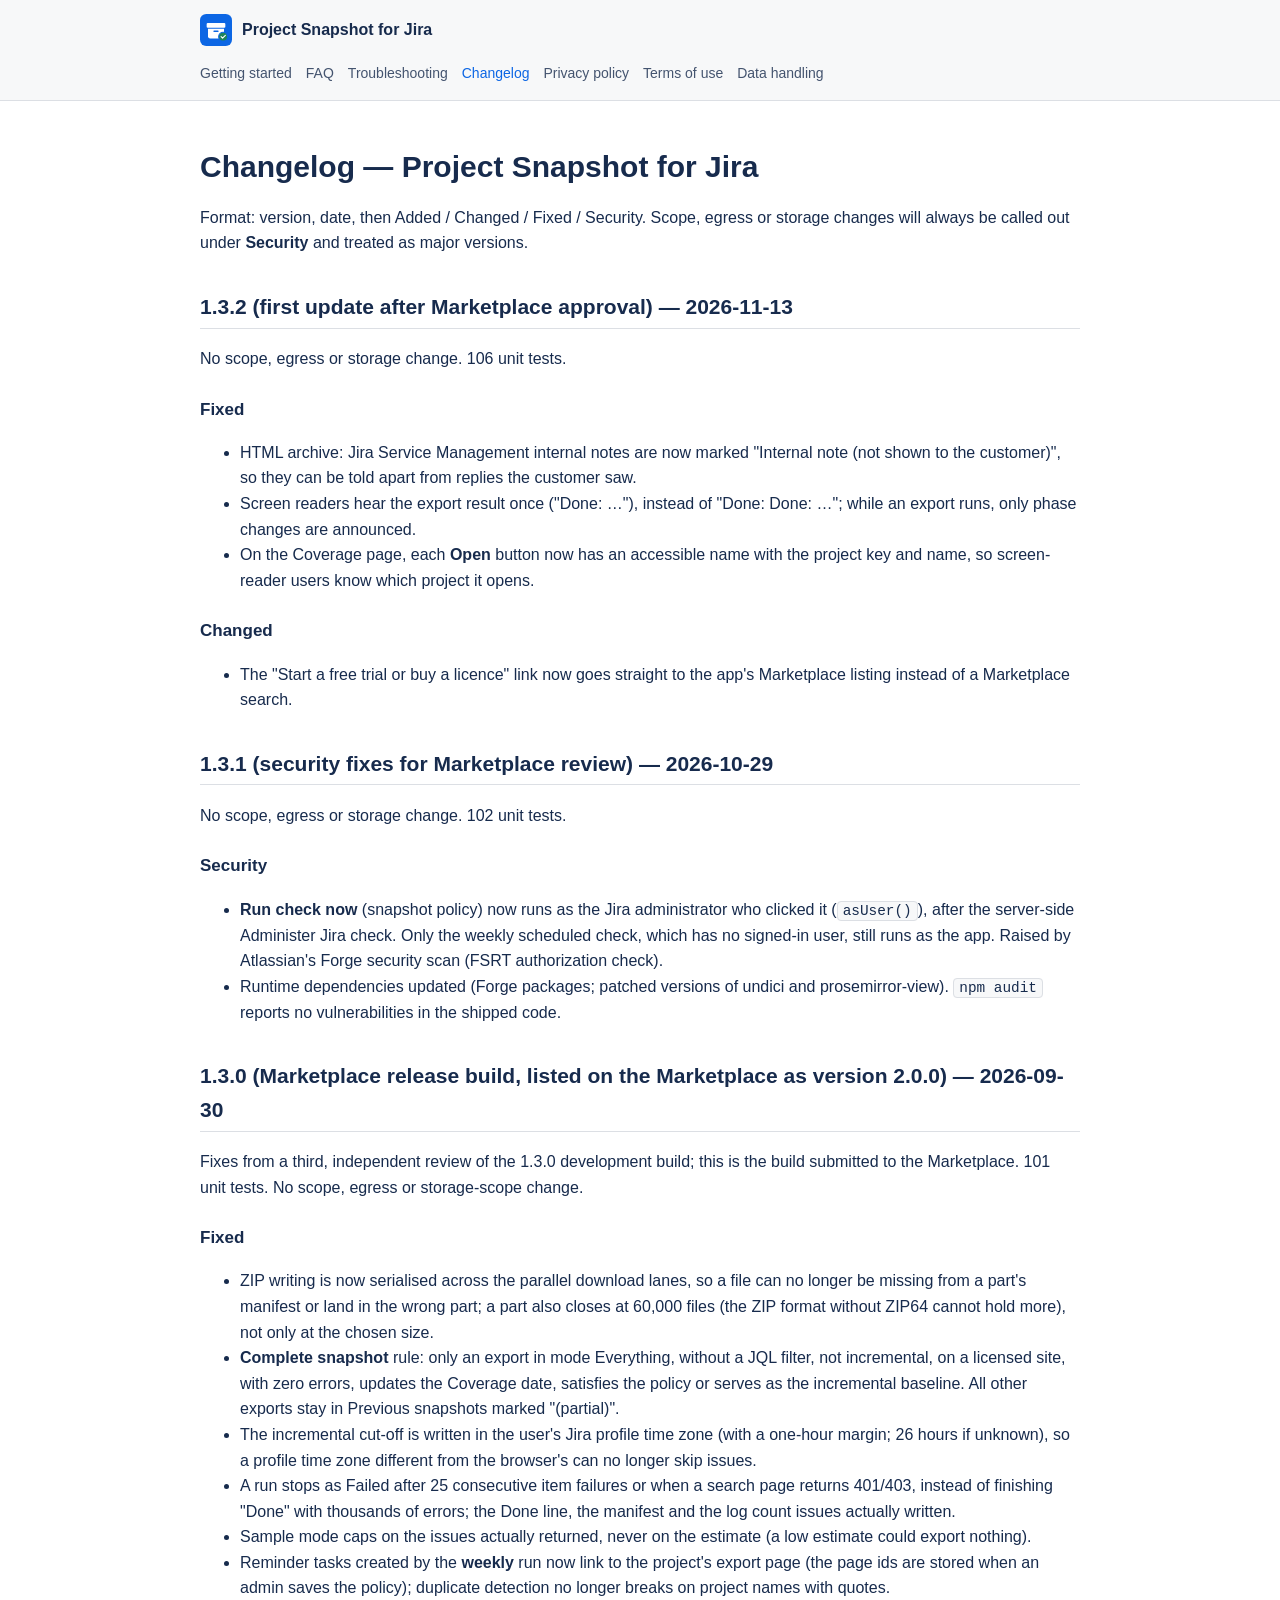
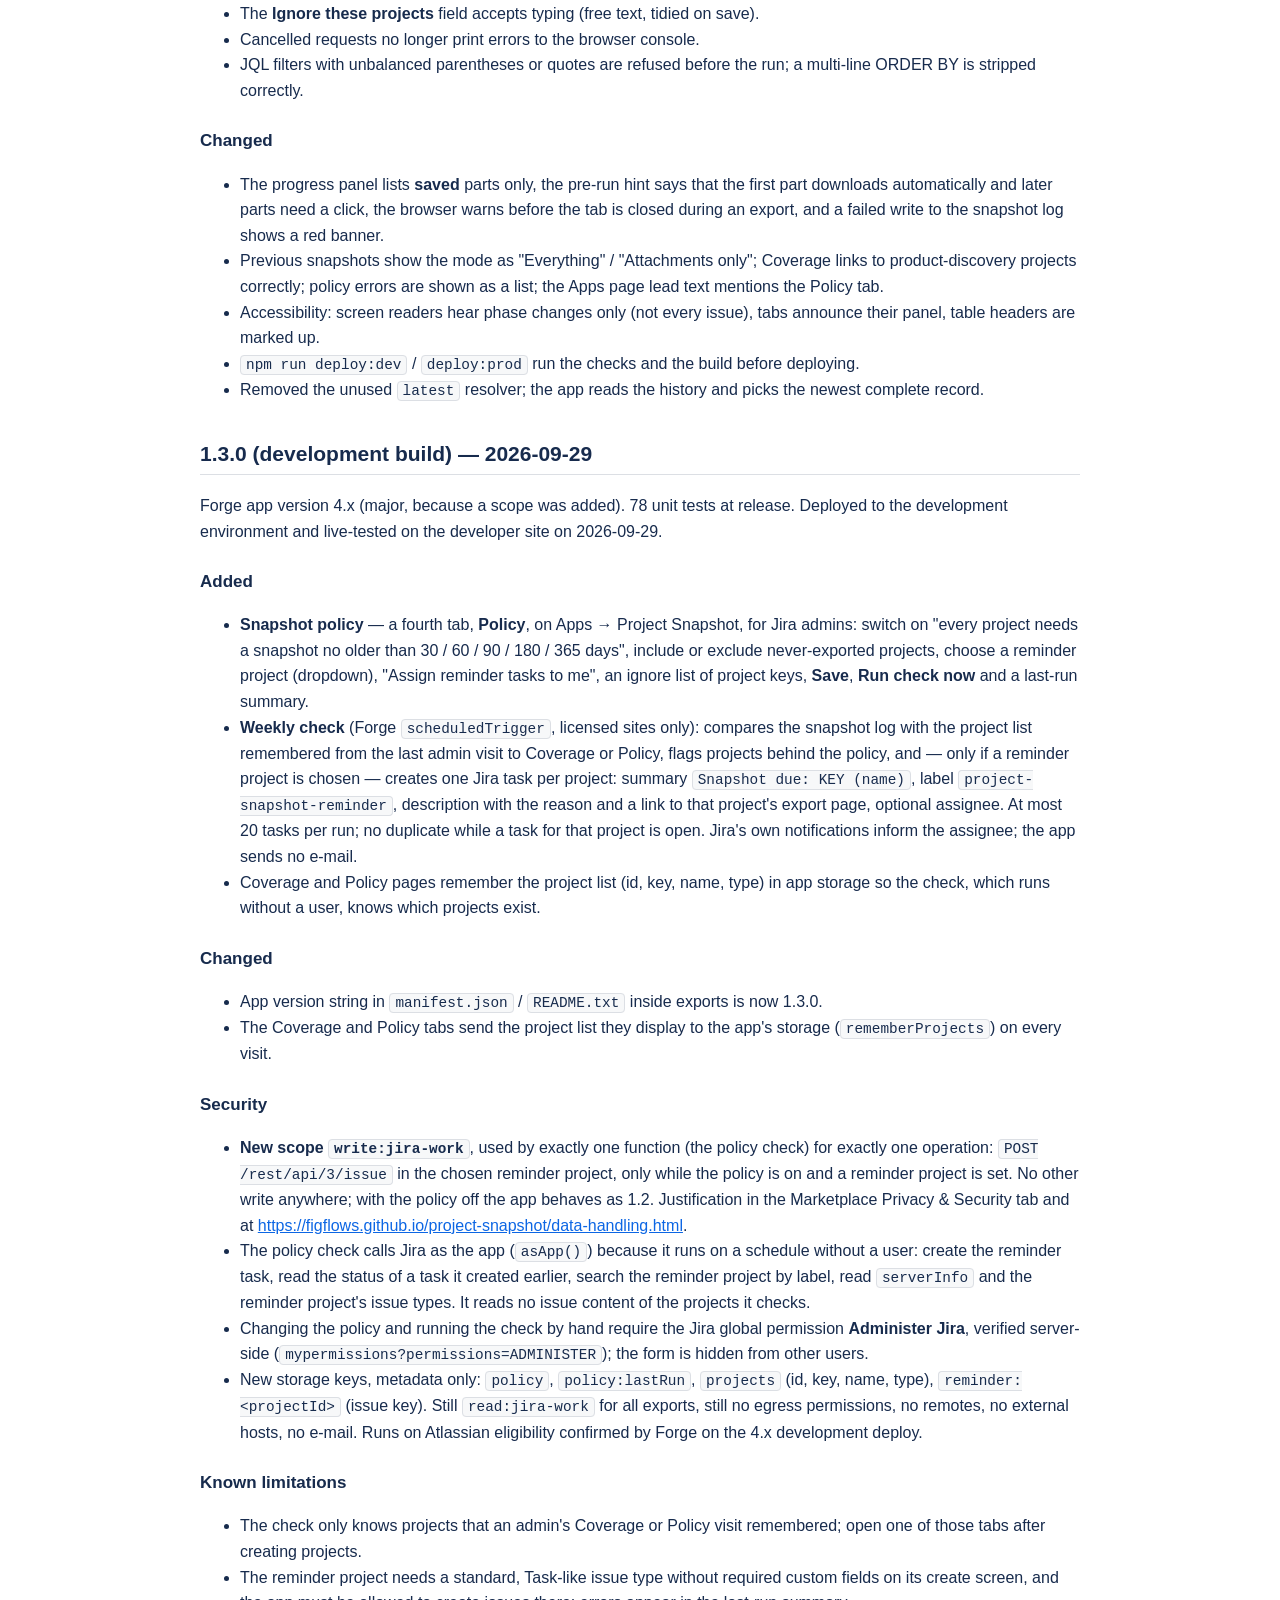
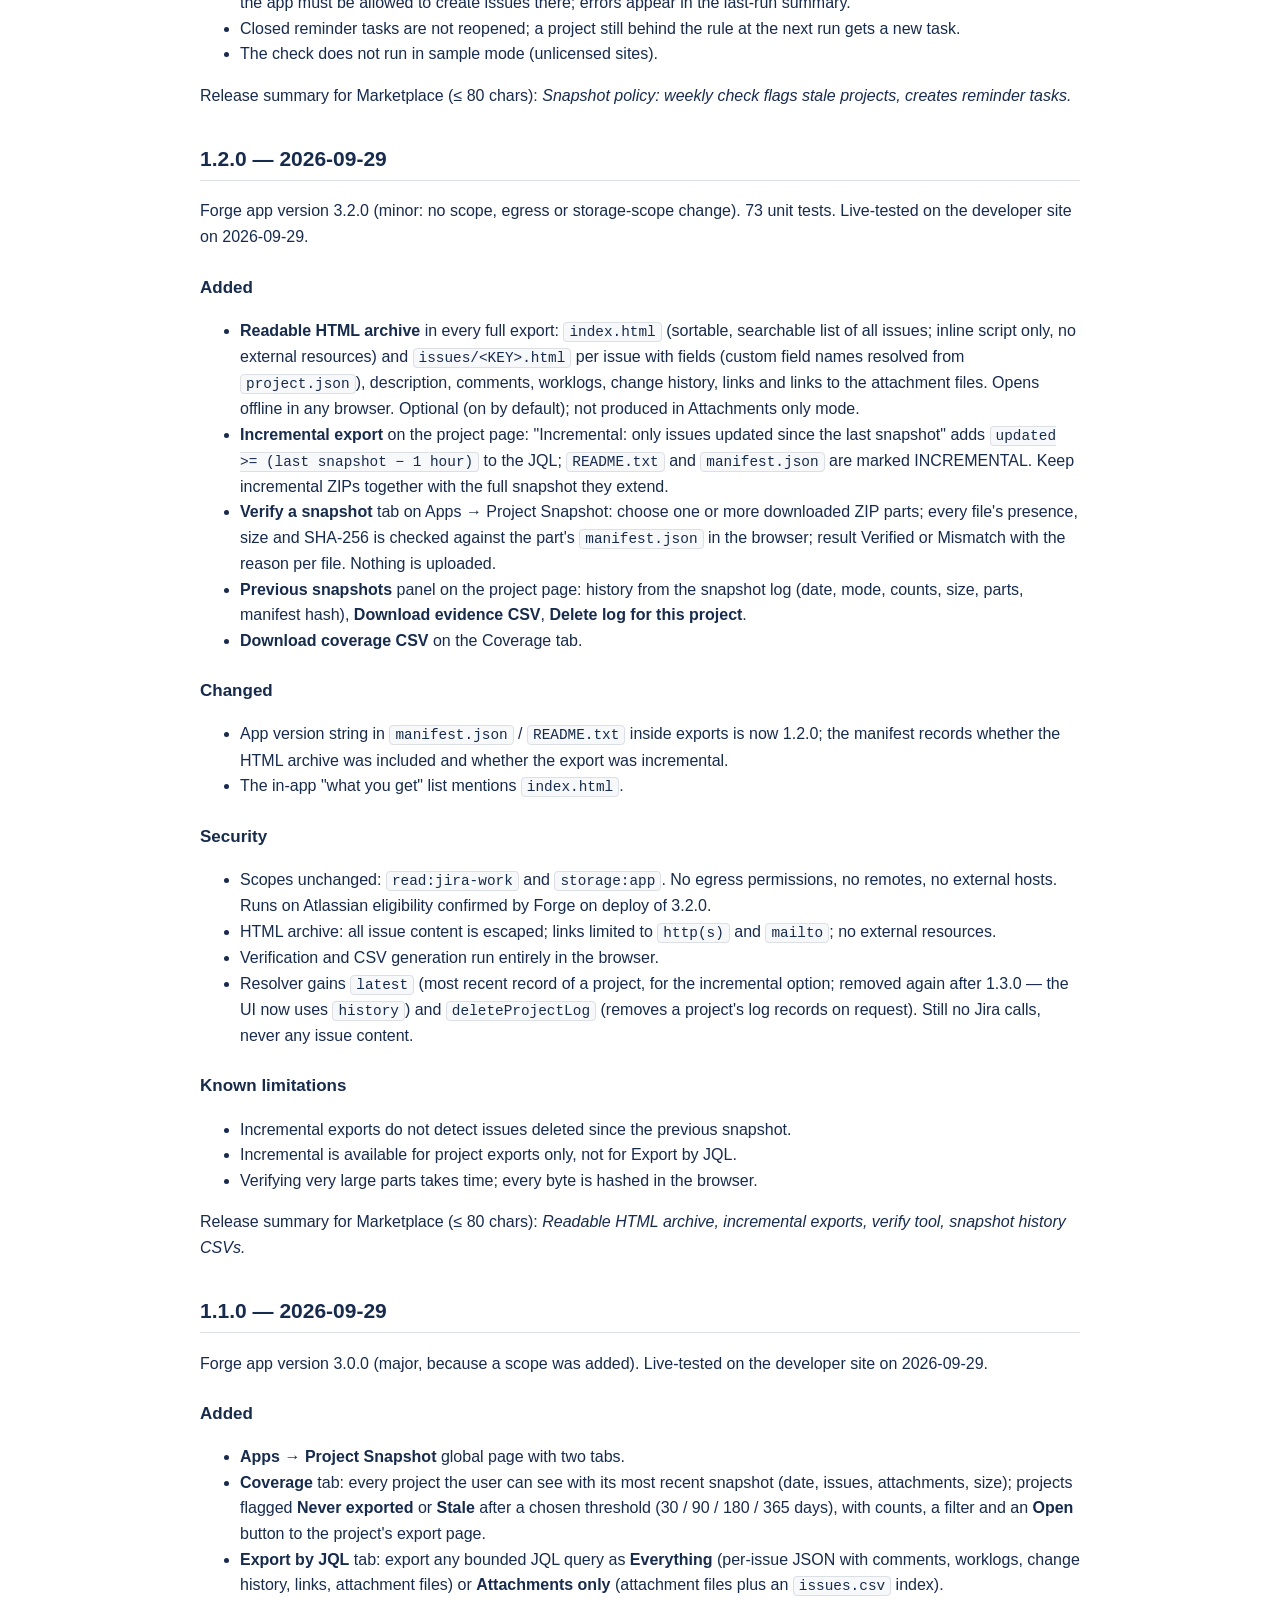
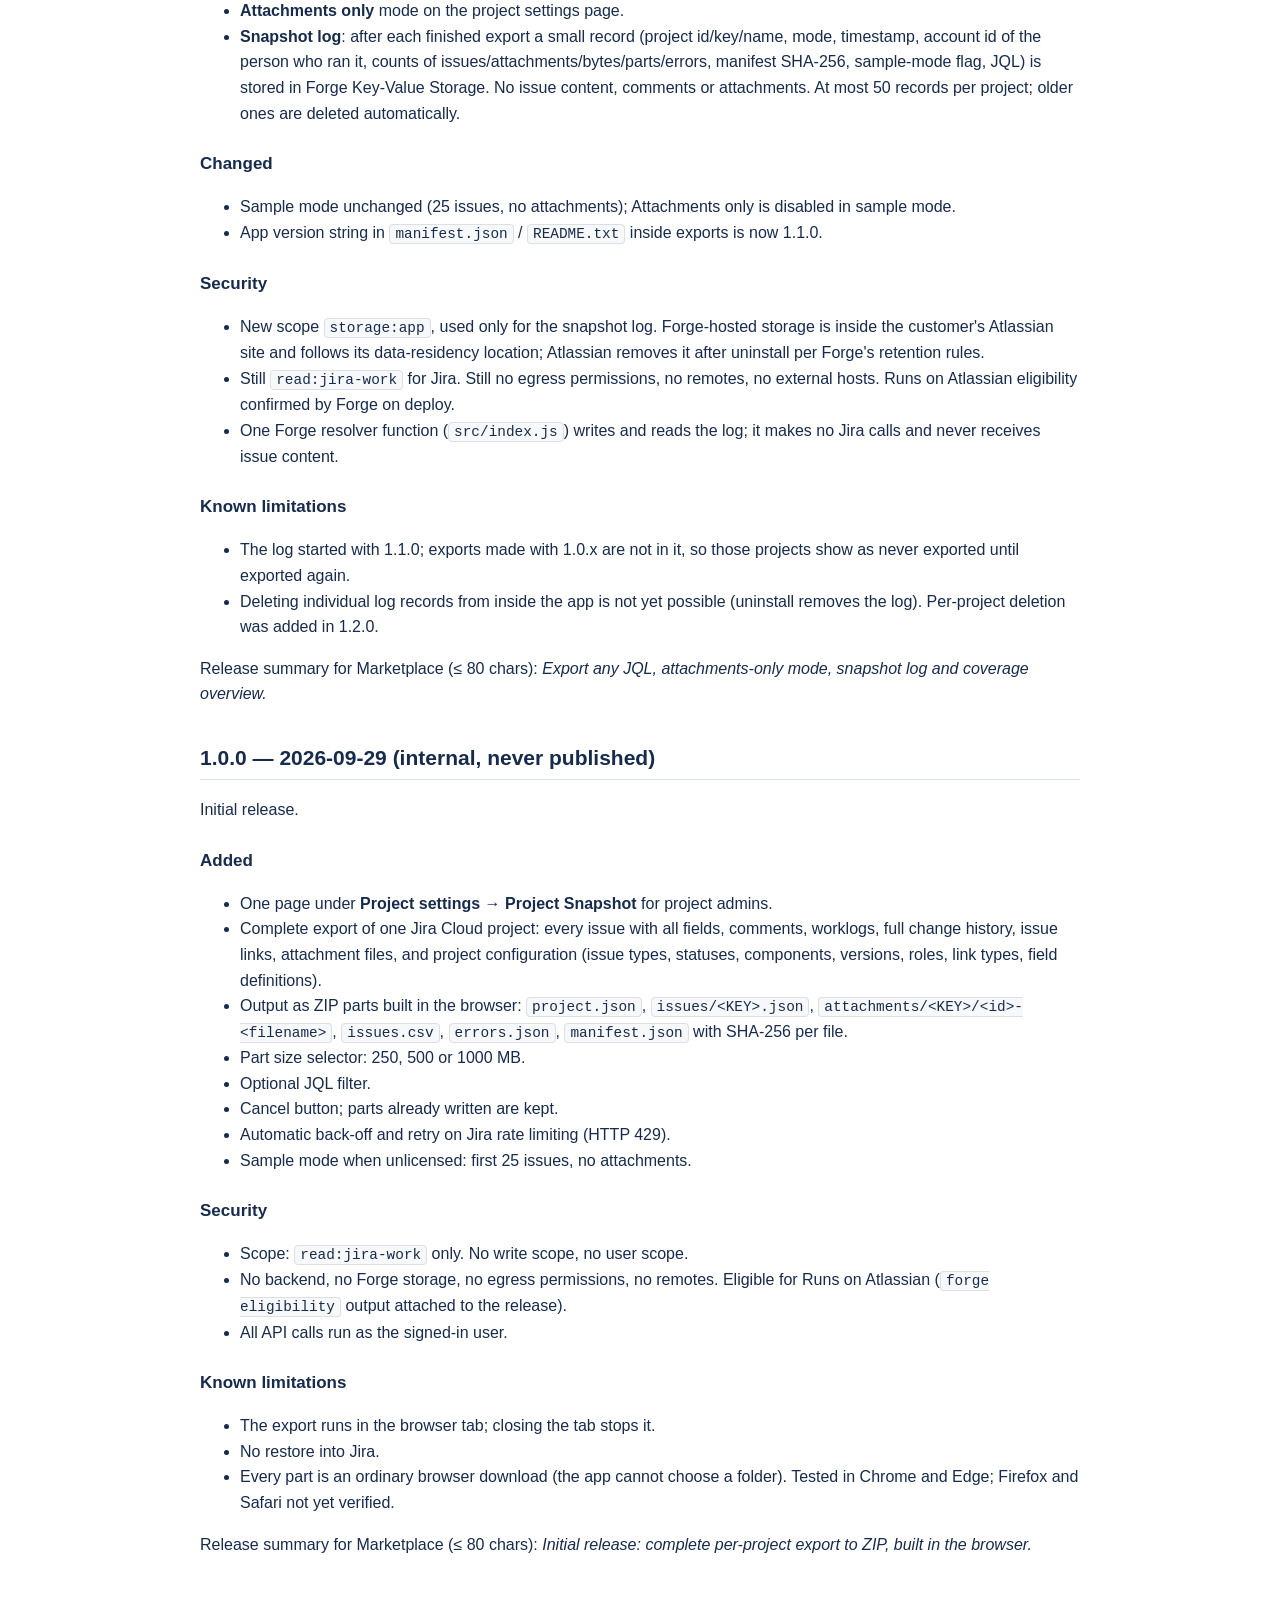
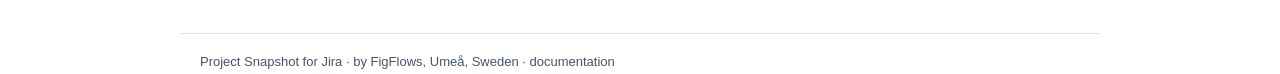
==== commit 943efa1f: "Changelog 1.3.2: first update after Marketplace approval Co-Authored-By: Claude Opus 5.5 <noreply@an" ====
--- a/changelog.html
+++ b/changelog.html
@@ -1,5 +1,17 @@
 <!doctype html><html lang="en"><head><meta charset="utf-8"><meta name="viewport" content="width=device-width,initial-scale=1"><title>Changelog · Project Snapshot for Jira</title><link rel="icon" href="icon.svg"><link rel="stylesheet" href="style.css"></head><body><header><div class="bar"><a class="brand" href="index.html"><img src="icon.svg" alt="">Project Snapshot for Jira</a><nav><a href="index.html">Getting started</a><a href="faq.html">FAQ</a><a href="troubleshooting.html">Troubleshooting</a><a href="changelog.html" class="on">Changelog</a><a href="privacy.html">Privacy policy</a><a href="terms.html">Terms of use</a><a href="data-handling.html">Data handling</a></nav></div></header><main><h1>Changelog — Project Snapshot for Jira</h1>
 <p>Format: version, date, then Added / Changed / Fixed / Security. Scope, egress or storage changes will always be called out under <strong>Security</strong> and treated as major versions.</p>
+<h2>1.3.2 (first update after Marketplace approval) — 2026-11-13</h2>
+<p>No scope, egress or storage change. 106 unit tests.</p>
+<h3>Fixed</h3>
+<ul>
+<li>HTML archive: Jira Service Management internal notes are now marked &quot;Internal note (not shown to the customer)&quot;, so they can be told apart from replies the customer saw.</li>
+<li>Screen readers hear the export result once (&quot;Done: …&quot;), instead of &quot;Done: Done: …&quot;; while an export runs, only phase changes are announced.</li>
+<li>On the Coverage page, each <strong>Open</strong> button now has an accessible name with the project key and name, so screen-reader users know which project it opens.</li>
+</ul>
+<h3>Changed</h3>
+<ul>
+<li>The &quot;Start a free trial or buy a licence&quot; link now goes straight to the app&#39;s Marketplace listing instead of a Marketplace search.</li>
+</ul>
 <h2>1.3.1 (security fixes for Marketplace review) — 2026-10-29</h2>
 <p>No scope, egress or storage change. 102 unit tests.</p>
 <h3>Security</h3>
